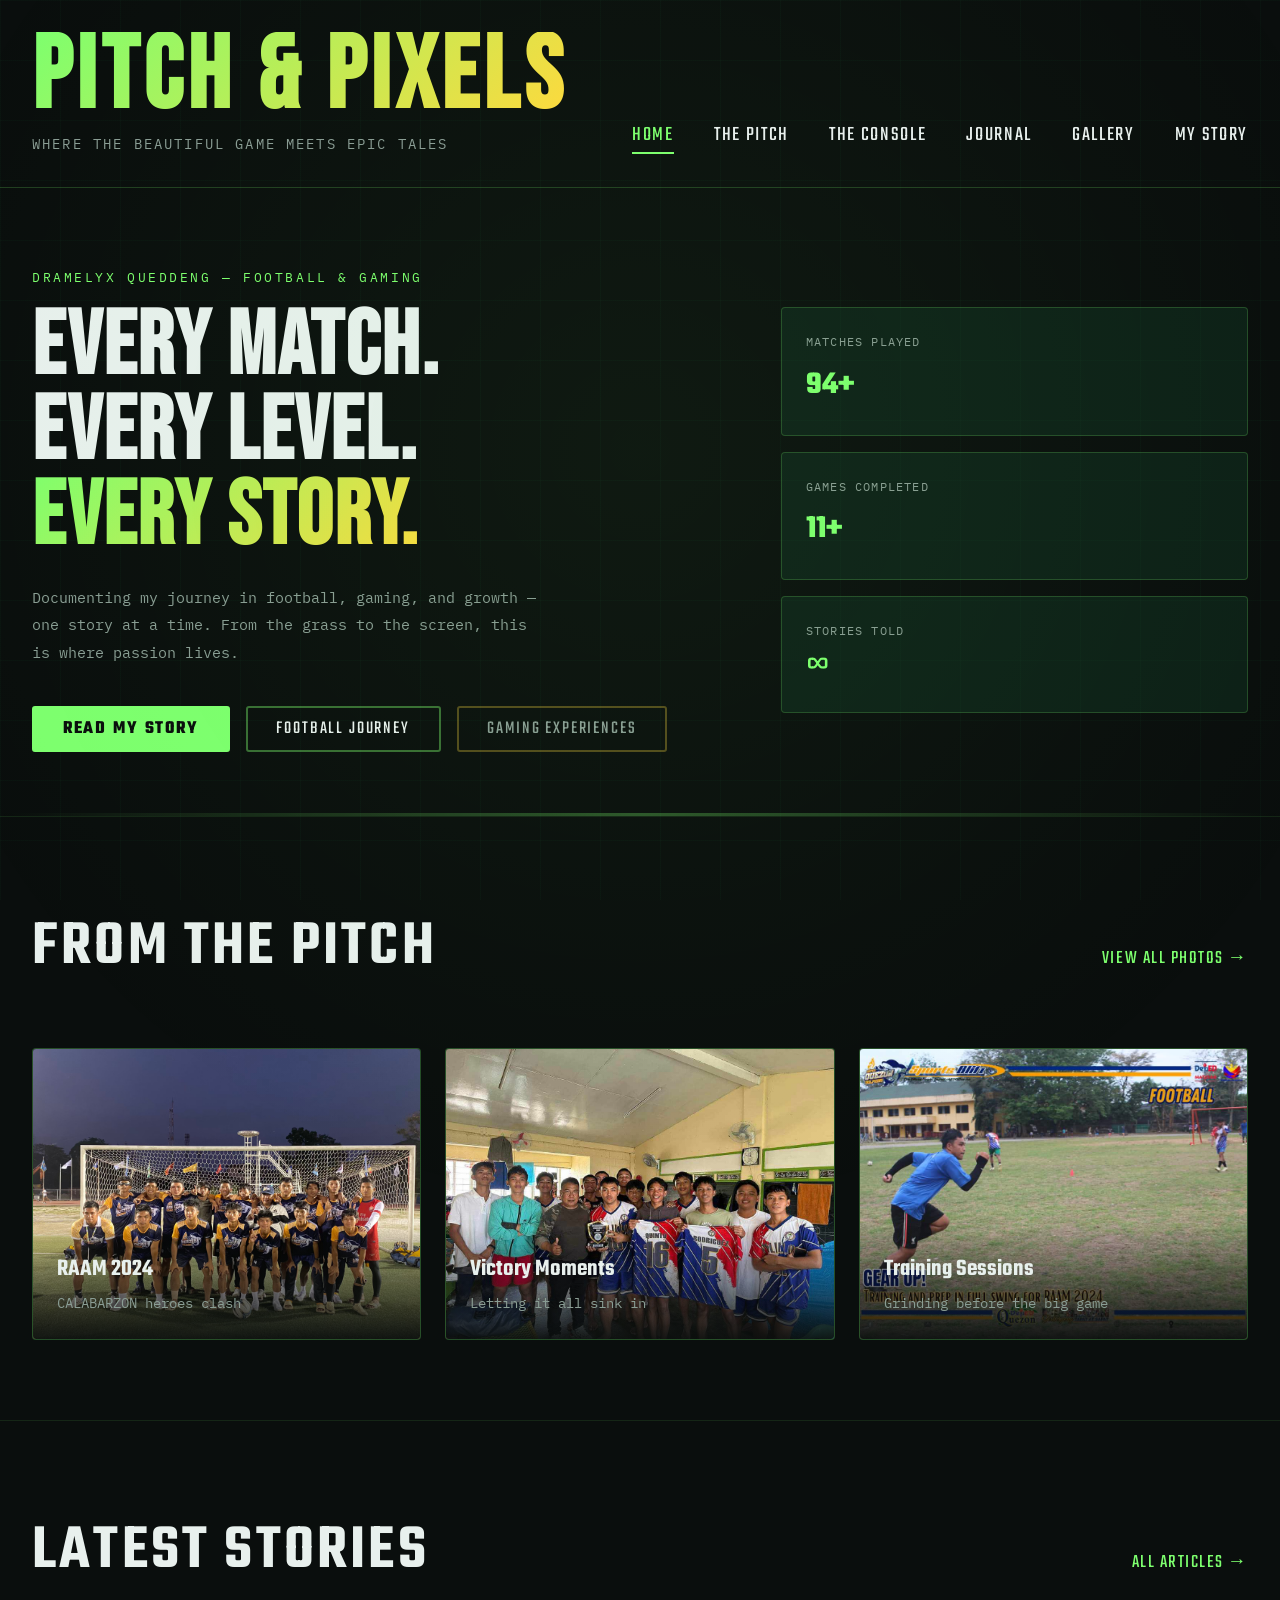
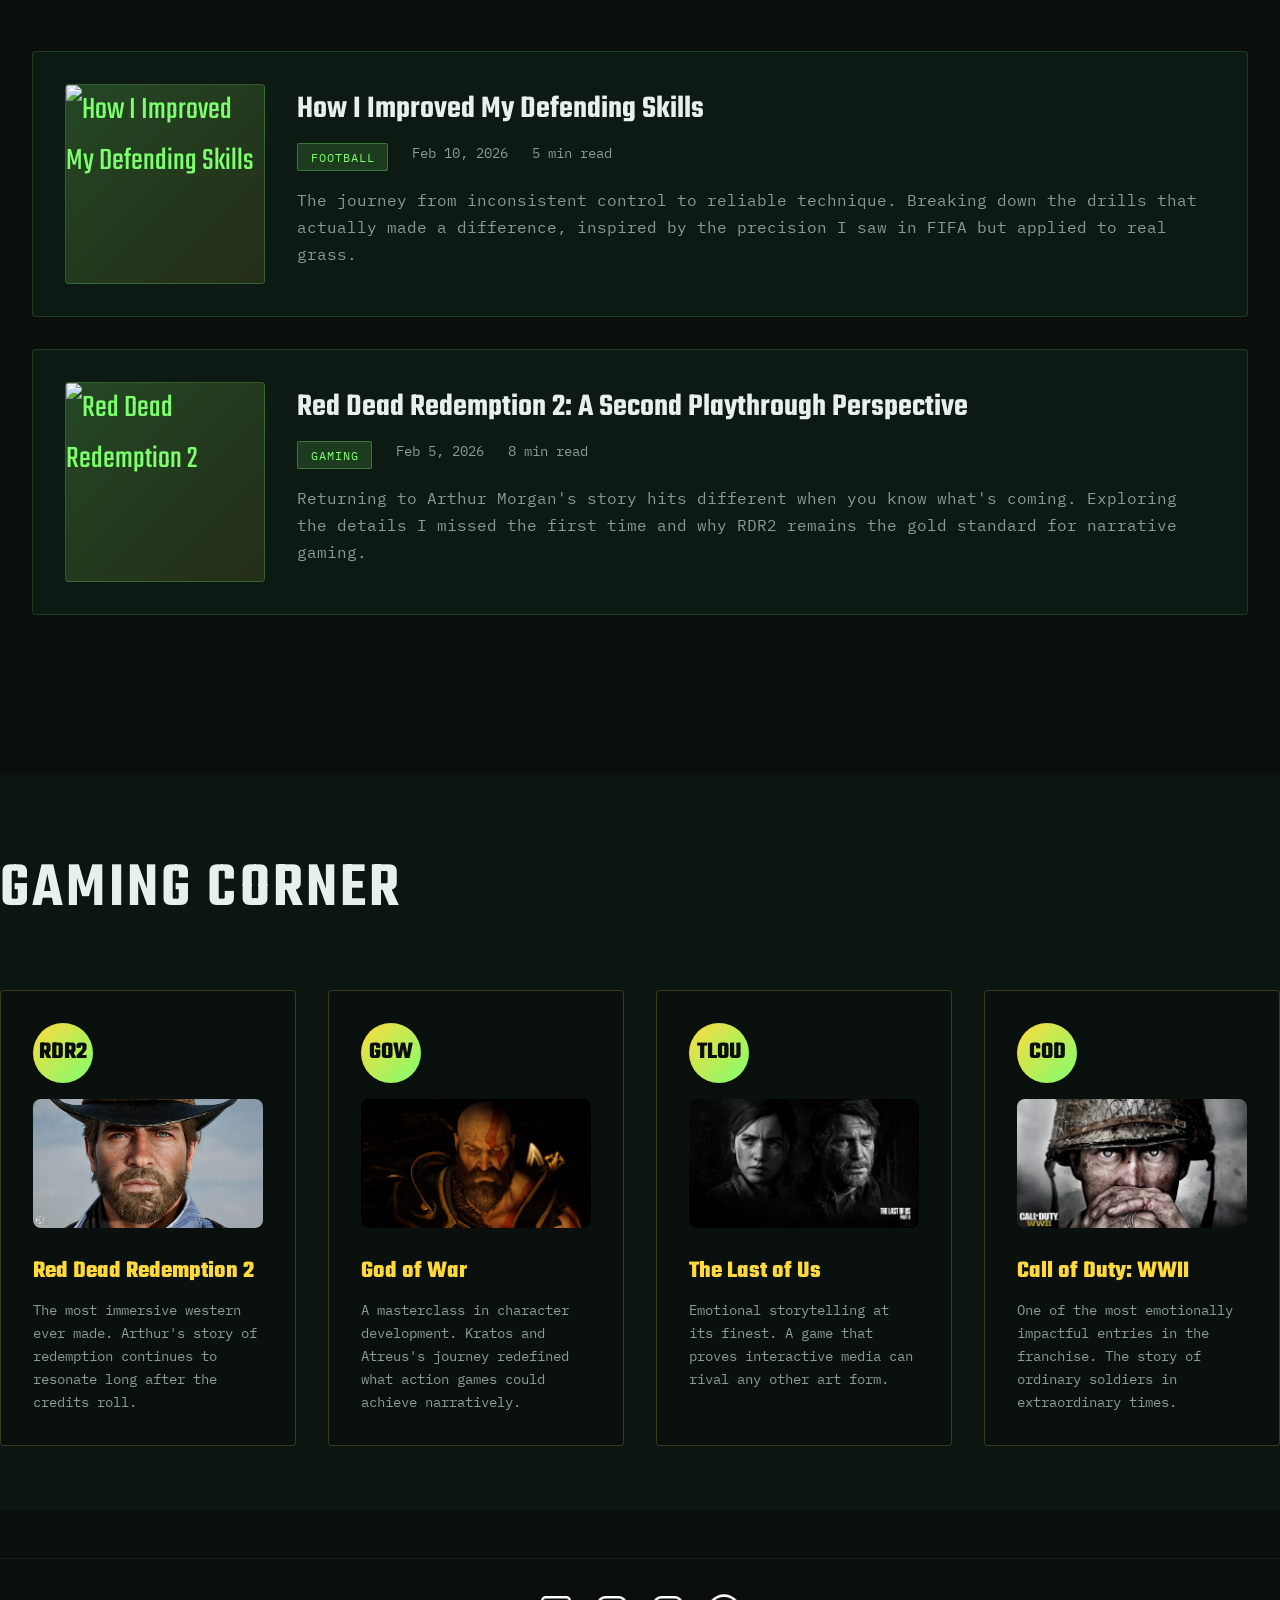
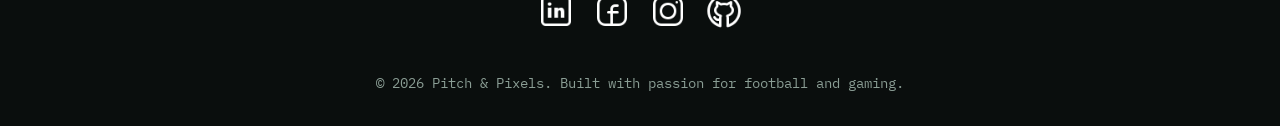
==== index2.html @ 04904ad1 "InitialCommit" ====
<!doctype html>
<html lang="en">
  <head>
    <meta charset="UTF-8" />
    <meta name="viewport" content="width=device-width, initial-scale=1.0" />
    <title>Pitch &amp; Pixels</title>
    <link rel="icon" href="Photos/favicon-96x96.png" />
    <link rel="preconnect" href="https://fonts.googleapis.com" />
    <link rel="preconnect" href="https://fonts.gstatic.com" crossorigin />
    <link
      href="https://fonts.googleapis.com/css2?family=Bebas+Neue&family=Teko:wght@300;400;500;600;700&family=IBM+Plex+Mono:wght@400;500&display=swap"
      rel="stylesheet"
    />
    <link rel="stylesheet" href="style2.css" />
    <script src="jQuery.js"></script>
  </head>
  <body>
    <header>
      <div class="container">
        <div class="header-inner">
          <div class="header-top">
            <div>
              <h1 class="site-title" onclick="showPage('home')">
                Pitch &amp; Pixels
              </h1>
              <p class="site-tagline">
                Where the Beautiful Game Meets Epic Tales
              </p>
            </div>
            <nav>
              <ul>
                <li><a href="#" data-target="home">Home</a></li>
                <li><a href="#" data-target="football">The Pitch</a></li>
                <li><a href="#" data-target="gaming">The Console</a></li>
                <li><a href="#" data-target="stories">Journal</a></li>
                <li><a href="#" data-target="gallery">Gallery</a></li>
                <li><a href="#" data-target="about">My Story</a></li>
              </ul>
            </nav>
          </div>
        </div>
      </div>
    </header>

    <main>
      <!-- ========== HOME PAGE ========== -->
      <div data-page="home">
        <section class="hero">
          <div class="hero-bg-elements">
            <div class="hero-pitch-lines"></div>
          </div>
          <div class="container">
            <div class="hero-content">
              <div class="hero-text">
                <p class="hero-eyebrow">
                  Dramelyx Queddeng &mdash; Football &amp; Gaming
                </p>
                <h2 class="hero-headline">
                  Every Match.<br />Every Level.<br />
                  <span class="hero-headline--accent">Every Story.</span>
                </h2>
                <p class="hero-sub">
                  Documenting my journey in football, gaming, and growth &mdash;
                  one story at a time. From the grass to the screen, this is
                  where passion lives.
                </p>
                <div class="hero-ctas">
                  <button
                    class="cta-btn cta-btn--primary"
                    onclick="showPage('about')"
                  >
                    Read My Story
                  </button>
                  <button
                    class="cta-btn cta-btn--outline"
                    onclick="showPage('football')"
                  >
                    Football Journey
                  </button>
                  <button
                    class="cta-btn cta-btn--ghost"
                    onclick="showPage('gaming')"
                  >
                    Gaming Experiences
                  </button>
                </div>
              </div>
              <div class="hero-stats">
                <div class="stat-card" onclick="showPage('football')">
                  <div class="stat-label">Matches Played</div>
                  <div class="stat-value">94+</div>
                </div>
                <div class="stat-card" onclick="showPage('gaming')">
                  <div class="stat-label">Games Completed</div>
                  <div class="stat-value">11+</div>
                </div>
                <div class="stat-card" onclick="showPage('about')">
                  <div class="stat-label">Stories Told</div>
                  <div class="stat-value infinity-symbol">&#x221e;</div>
                </div>
              </div>
            </div>
          </div>
        </section>

        <section class="section">
          <div class="container">
            <div class="section-header">
              <h2 class="section-title">From the Pitch</h2>
              <a class="view-all" onclick="showPage('gallery')"
                >View All Photos</a
              >
            </div>
            <div class="gallery-grid">
              <div class="gallery-item" onclick="showPage('gallery')">
                <img
                  src="Photos/RAAMcover.jpeg"
                  alt="RAAM 2024"
                  class="gallery-img"
                />
                <div class="gallery-overlay">
                  <h3 class="gallery-title">RAAM 2024</h3>
                  <p class="gallery-meta">CALABARZON heroes clash</p>
                </div>
              </div>
              <div class="gallery-item" onclick="showPage('gallery')">
                <img
                  src="Photos/Victorycover.jpeg"
                  alt="Victory Moments"
                  class="gallery-img"
                />
                <div class="gallery-overlay">
                  <h3 class="gallery-title">Victory Moments</h3>
                  <p class="gallery-meta">Letting it all sink in</p>
                </div>
              </div>
              <div class="gallery-item" onclick="showPage('gallery')">
                <img
                  src="Photos/Trainingcover.jpg"
                  alt="Training Sessions"
                  class="gallery-img"
                />
                <div class="gallery-overlay">
                  <h3 class="gallery-title">Training Sessions</h3>
                  <p class="gallery-meta">Grinding before the big game</p>
                </div>
              </div>
            </div>
          </div>
        </section>

        <section class="section">
          <div class="container">
            <div class="section-header">
              <h2 class="section-title">Latest Stories</h2>
              <a class="view-all" onclick="showPage('stories')">All Articles</a>
            </div>
            <div class="blog-posts">
              <article class="post-card" onclick="showPage('stories')">
                <div class="post-thumbnail">
                  <img
                    src="Photos/Defending.JPG"
                    alt="How I Improved My Defending Skills"
                    class="post-thumbnail-img"
                  />
                </div>
                <div class="post-content">
                  <h3>How I Improved My Defending Skills</h3>
                  <div class="post-meta">
                    <span class="post-category">Football</span>
                    <span>Feb 10, 2026</span>
                    <span>5 min read</span>
                  </div>
                  <p class="post-excerpt">
                    The journey from inconsistent control to reliable technique.
                    Breaking down the drills that actually made a difference,
                    inspired by the precision I saw in FIFA but applied to real
                    grass.
                  </p>
                </div>
              </article>
              <article class="post-card" onclick="showPage('stories')">
                <div class="post-thumbnail">
                  <img
                    src="Photos/RDR2.JPG"
                    alt="Red Dead Redemption 2"
                    class="post-thumbnail-img"
                  />
                </div>
                <div class="post-content">
                  <h3>
                    Red Dead Redemption 2: A Second Playthrough Perspective
                  </h3>
                  <div class="post-meta">
                    <span class="post-category">Gaming</span>
                    <span>Feb 5, 2026</span>
                    <span>8 min read</span>
                  </div>
                  <p class="post-excerpt">
                    Returning to Arthur Morgan's story hits different when you
                    know what's coming. Exploring the details I missed the first
                    time and why RDR2 remains the gold standard for narrative
                    gaming.
                  </p>
                </div>
              </article>
            </div>
          </div>
        </section>

        <section class="gaming-section">
          <div
            class="section-header"
            style="max-width: 1400px; margin: 0 auto 3rem"
          >
            <h2 class="section-title">Gaming Corner</h2>
          </div>
          <div class="gaming-grid">
            <div class="game-card" onclick="showPage('gaming')">
              <div class="game-icon">RDR2</div>
              <img
                src="Photos/Arthur.jpg"
                alt="Red Dead Redemption 2"
                class="game-image"
              />
              <h4>Red Dead Redemption 2</h4>
              <p>
                The most immersive western ever made. Arthur's story of
                redemption continues to resonate long after the credits roll.
              </p>
            </div>
            <div class="game-card" onclick="showPage('gaming')">
              <div class="game-icon">GOW</div>
              <img
                src="Photos/Kratos.jpg"
                alt="God of War"
                class="game-image"
              />
              <h4>God of War</h4>
              <p>
                A masterclass in character development. Kratos and Atreus's
                journey redefined what action games could achieve narratively.
              </p>
            </div>
            <div class="game-card" onclick="showPage('gaming')">
              <div class="game-icon">TLOU</div>
              <img
                src="Photos/Joel.jpg"
                alt="The Last of Us"
                class="game-image"
              />
              <h4>The Last of Us</h4>
              <p>
                Emotional storytelling at its finest. A game that proves
                interactive media can rival any other art form.
              </p>
            </div>
            <div class="game-card" onclick="showPage('gaming')">
              <div class="game-icon">COD</div>
              <img
                src="Photos/COD.jpg"
                alt="Call of Duty: WWII"
                class="game-image"
              />
              <h4>Call of Duty: WWII</h4>
              <p>
                One of the most emotionally impactful entries in the franchise.
                The story of ordinary soldiers in extraordinary times.
              </p>
            </div>
          </div>
        </section>
      </div>
      <!-- END HOME -->

      <!-- ========== FOOTBALL PAGE ========== -->
      <div data-page="football">
        <div class="football-page-section">
          <div class="container">
            <div class="page-hero">
              <p class="page-eyebrow">On the Field — Since 2016</p>
              <h2 class="section-title">The Pitch</h2>
              <p class="page-intro">
                Football is more than a sport to me — it's where discipline is
                built, teamwork is tested, and growth happens in real time.
                Here's my journey from first kick to championship matches across
                Calabarzon.
              </p>
            </div>
            <div class="highlight-cards-row">
              <div class="highlight-card highlight-card--green">
                <div class="highlight-card__icon">⚽</div>
                <div class="highlight-card__value">94+</div>
                <div class="highlight-card__label">Matches Played</div>
              </div>
              <div class="highlight-card highlight-card--green">
                <div class="highlight-card__icon">🏆</div>
                <div class="highlight-card__value">RAAM CALABARZON</div>
                <div class="highlight-card__label">2024 Tournament</div>
              </div>
              <div class="highlight-card highlight-card--green">
                <div class="highlight-card__icon">📍</div>
                <div class="highlight-card__value">ICCAC-CAF</div>
                <div class="highlight-card__label">2025 Tournament</div>
              </div>
              <div class="highlight-card highlight-card--green">
                <div class="highlight-card__icon">🛡️</div>
                <div class="highlight-card__value">RB</div>
                <div class="highlight-card__label">Primary Position</div>
              </div>
            </div>
          </div>
        </div>

        <!-- Football Journey-->
        <div class="football-journey-section">
          <div class="container">
            <div class="page-hero">
              <h2 class="section-title">FOOTBALL JOURNEY</h2>
            </div>
            <p class="page-intro">
              Football has taught me <strong>discipline</strong>,
              <strong>teamwork</strong>, and <strong>resilience</strong> through
              every training session and match.
            </p>

            <h3 class="sub-section-title">How I Started Football</h3>
            <p class="page-intro">
              My journey began in elementary school when I was in fourth grade
              and played on my school team, back then I didn't know much about
              the game but I loved it. I made friends and had exceptional
              trainors who believed in me. I enjoyed running around the fields
              and playing with my friends. After being selected to play for the
              congressional athletic meet I realized that this game would be my
              passion for life. After that I continued to play football in high
              school up until now in my college years.
            </p>

            <h3 class="sub-section-title">Challenges I Faced</h3>
            <p class="page-intro">
              The road wasn't always smooth. I struggled with balancing
              academics and sports, faced injuries that sidelined me for months,
              and dealt with the pressure of competition. There were times when
              I questioned if I was good enough, but each challenge taught me
              valuable lessons about perseverance and mental toughness.
            </p>

            <h3 class="sub-section-title">Why I Kept Going</h3>
            <p class="page-intro">
              Despite the setbacks, football remained my anchor. The bond with
              my teammates, the thrill of competition, and the personal growth
              kept me motivated. Every goal scored, every match won, and even
              every loss taught me something new about myself and about life.
              Football became more than just a sport, it became my teacher and
              my home.
            </p>

            <div class="page-hero">
              <h2 class="section-title">FOOTBALL CARDS</h2>
            </div>
            <div class="football-stats">
              <div class="stat-card">
                <div class="stat-label">Years Playing</div>
                <div class="stat-value">10</div>
              </div>
              <div class="stat-card">
                <div class="stat-label">Favorite Position</div>
                <div class="stat-value">Right Back</div>
              </div>
              <div class="stat-card">
                <div class="stat-label">Skills Developed</div>
                <div class="stat-value">Teamwork</div>
              </div>
              <div class="stat-card">
                <div class="stat-label">Greatest Lesson</div>
                <div class="stat-value">Discipline</div>
              </div>
            </div>

            <h3 class="sub-section-title">Grassroots Football</h3>
            <div class="football-gallery">
              <div class="gallery-item">
                <img
                  src="Photos/Football/FB_IMG_1680615810391.jpg"
                  alt="Grassroots Football 1"
                  class="gallery-img"
                />
              </div>
              <div class="gallery-item">
                <img
                  src="Photos/Football/FB_IMG_1680614747103.jpg"
                  alt="Grassroots Football 2"
                  class="gallery-img"
                />
              </div>
              <div class="gallery-item">
                <img
                  src="Photos/Football/grassroots.jpg"
                  alt="Grassroots Football 3"
                  class="gallery-img"
                />
              </div>
              <div class="gallery-item">
                <img
                  src="Photos/Football/FB_IMG_1680615848994.jpg"
                  alt="Grassroots Football 4"
                  class="gallery-img"
                />
              </div>
            </div>

            <h3 class="sub-section-title">High School Football</h3>
            <div class="football-gallery">
              <div class="gallery-item">
                <img
                  src="Photos/Football/IMG_20190903_055802.jpg"
                  alt="High School Football 1"
                  class="gallery-img"
                />
              </div>
              <div class="gallery-item">
                <img
                  src="Photos/Football/FB_IMG_1707168776676.jpg"
                  alt="High School Football 2"
                  class="gallery-img"
                />
              </div>
              <div class="gallery-item">
                <img
                  src="Photos/Football/FB_IMG_1710855040060.jpg"
                  alt="High School Football 3"
                  class="gallery-img"
                />
              </div>
              <div class="gallery-item">
                <img
                  src="Photos/Football/FB_IMG_1712479777097.jpg"
                  alt="High School Football 4"
                  class="gallery-img"
                />
              </div>
            </div>

            <h3 class="sub-section-title">College Football</h3>
            <div class="football-gallery">
              <div class="gallery-item">
                <img
                  src="Photos/TeamPhoto.jpg"
                  alt="College Football 1"
                  class="gallery-img"
                />
              </div>
              <div class="gallery-item">
                <img
                  src="Photos/Football/6fa55bee-34ef-471b-b3af-e27ff4332515.jpg"
                  alt="College Football 2"
                  class="gallery-img"
                />
              </div>
              <div class="gallery-item">
                <img
                  src="Photos/Football/college1.jpg"
                  alt="College Football 3"
                  class="gallery-img"
                />
              </div>
              <div class="gallery-item">
                <img
                  src="Photos/Football/99ffcbc8-24c5-459c-ba9f-81c2639f36fe.jpg"
                  alt="College Football 4"
                  class="gallery-img"
                />
              </div>
            </div>
          </div>
        </div>
      </div>
      <!-- END FOOTBALL -->

      <!-- ========== GAMING PAGE ========== -->
      <div data-page="gaming">
        <div class="gaming-page-section">
          <div class="container">
            <div class="page-hero">
              <p class="page-eyebrow">
                PlayStation &mdash; Story-Driven Experiences
              </p>
              <h2 class="section-title">The Console</h2>
              <p class="page-intro">
                Gaming, for me, has always been about the story. Give me a world
                that breathes, characters that feel real, and decisions that
                matter — and I'm all in. These are the games that left a mark.
              </p>
            </div>
            <div class="highlight-cards-row">
              <div class="highlight-card highlight-card--gold">
                <div class="highlight-card__icon">🎮</div>
                <div class="highlight-card__value">11+</div>
                <div class="highlight-card__label">Games Completed</div>
              </div>
              <div class="highlight-card highlight-card--gold">
                <div class="highlight-card__icon">📖</div>
                <div class="highlight-card__value">Story</div>
                <div class="highlight-card__label">Favorite Genre</div>
              </div>
              <div class="highlight-card highlight-card--gold">
                <div class="highlight-card__icon">⭐</div>
                <div class="highlight-card__value">RDR2</div>
                <div class="highlight-card__label">All-Time Favorite</div>
              </div>
              <div class="highlight-card highlight-card--gold">
                <div class="highlight-card__icon">🕹️</div>
                <div class="highlight-card__value">PS4</div>
                <div class="highlight-card__label">Primary Platform</div>
              </div>
            </div>
          </div>
        </div>

        <!-- Gaming Journey -->
        <div class="gaming-journey-section">
          <div class="container">
            <div class="page-hero">
              <h2 class="section-title">GAMING JOURNEY</h2>
            </div>
            <p class="page-intro">
              Gaming has developed my <strong>patience</strong>,
              <strong>strategic thinking</strong>, and
              <strong>problem-solving skills</strong>.
            </p>

            <h3 class="sub-section-title">How I Started Gaming</h3>
            <p class="page-intro">
              My gaming journey began when my best friend let me borrow his PSP
              (PlayStation Portable) and I played a game called Patapon. As a
              kid, I was fascinated by the graphics and gameplay, and I wanted
              to experience it for myself. I asked my parents to buy me a PSP
              but unfortunately we didn't have the luxury to buy those kinds of
              things. Fast forward to when I was in ninth grade, I finally got
              my hands on a PlayStation 4 and started playing games like GTAV,
              Red Dead Redemption 2, and God of War.
            </p>

            <h3 class="sub-section-title">How Gaming Became Part of My Life</h3>
            <p class="page-intro">
              Gaming transformed from a hobby into an essential part of my life
              when I realized how much it was teaching me. For some maybe it's
              just a way to pass time, but for me it's the opposite. I wanted
              time to slow down and enjoy every moment. Gaming taught me
              patience, strategy, and problem-solving skills that I still use
              today. It's not just about the games themselves, but the lessons
              they teach and the memories they create especially when playing
              with friends.
            </p>

            <div class="page-hero">
              <h2 class="section-title">GAMING CARDS</h2>
            </div>
            <div class="gaming-stats">
              <div class="stat-card">
                <div class="stat-label">Favorite Console</div>
                <div class="stat-value">PlayStation 4</div>
              </div>
              <div class="stat-card">
                <div class="stat-label">Favorite Genre</div>
                <div class="stat-value">Action-Adventure</div>
              </div>
              <div class="stat-card">
                <div class="stat-label">Skills Developed</div>
                <div class="stat-value">Strategy</div>
              </div>
              <div class="stat-card">
                <div class="stat-label">Best Trait</div>
                <div class="stat-value">Adaptability</div>
              </div>
            </div>
          </div>
        </div>

        <!-- Game Grid-->
        <div class="gaming-page-section">
          <div class="container">
            <div class="gaming-grid" style="margin-top: 3rem">
              <div class="game-card">
                <div class="game-icon">RDR2</div>
                <img
                  src="Photos/Arthur.jpg"
                  alt="Red Dead Redemption 2"
                  class="game-image"
                />
                <h4>Red Dead Redemption 2</h4>
                <p>
                  The most immersive western ever made. Arthur's story of
                  redemption continues to resonate long after the credits roll.
                </p>
              </div>
              <div class="game-card">
                <div class="game-icon">GOW</div>
                <img
                  src="Photos/Kratos.jpg"
                  alt="God of War"
                  class="game-image"
                />
                <h4>God of War</h4>
                <p>
                  A masterclass in character development. Kratos and Atreus's
                  journey redefined what action games could achieve narratively.
                </p>
              </div>
              <div class="game-card">
                <div class="game-icon">TLOU</div>
                <img
                  src="Photos/Joel.jpg"
                  alt="The Last of Us"
                  class="game-image"
                />
                <h4>The Last of Us</h4>
                <p>
                  Emotional storytelling at its finest. A game that proves
                  interactive media can rival any other art form.
                </p>
              </div>
              <div class="game-card">
                <div class="game-icon">COD</div>
                <img
                  src="Photos/COD.jpg"
                  alt="Call of Duty: WWII"
                  class="game-image"
                />
                <h4>Call of Duty: WWII</h4>
                <p>
                  One of the most emotionally impactful entries in the
                  franchise. The story of ordinary soldiers in extraordinary
                  times.
                </p>
              </div>
              <div class="game-card">
                <div class="game-icon">NFS</div>
                <img
                  src="Photos/nfs.jpg"
                  alt="Need for Speed Heat"
                  class="game-image"
                />
                <h4>Need for Speed Heat</h4>
                <p>
                  High-octane street racing action with stunning visuals and
                  adrenaline-pumping gameplay. Customize your ride and dominate
                  the streets of Palm City.
                </p>
              </div>
              <div class="game-card">
                <div class="game-icon">SM</div>
                <img
                  src="Photos/SM.jpg"
                  alt="Marvel's Spider-Man"
                  class="game-image"
                />
                <h4>Marvel's Spider-Man</h4>
                <p>
                  Swing through New York City as the iconic web-slinger.
                  Experience the ultimate Spider-Man fantasy with fluid combat
                  and an emotional story.
                </p>
              </div>
              <div class="game-card">
                <div class="game-icon">BO3</div>
                <img
                  src="Photos/bo3.jpg"
                  alt="Call of Duty: Black Ops 3"
                  class="game-image"
                />
                <h4>Call of Duty: Black Ops 3</h4>
                <p>
                  Intense multiplayer action with advanced movement systems and
                  deep customization. A futuristic warfare experience that
                  redefined the franchise.
                </p>
              </div>
              <div class="game-card">
                <div class="game-icon">GTAV</div>
                <img
                  src="Photos/gta5.jpg"
                  alt="Grand Theft Auto V"
                  class="game-image"
                />
                <h4>Grand Theft Auto V</h4>
                <p>
                  An open-world masterpiece that redefined gaming. Experience
                  three unique stories in the sprawling city of Los Santos with
                  endless possibilities.
                </p>
              </div>
              <div class="game-card">
                <div class="game-icon">MLB</div>
                <img
                  src="Photos/mlb.jpg"
                  alt="MLB The Show 21"
                  class="game-image"
                />
                <h4>MLB The Show 21</h4>
                <p>
                  America's pastime comes to life with stunning realism. Build
                  your dream team, master the diamond, and experience the thrill
                  of the big leagues.
                </p>
              </div>
              <div class="game-card">
                <div class="game-icon">NBA</div>
                <img src="Photos/2k21.jpg" alt="NBA 2K21" class="game-image" />
                <h4>NBA 2K21</h4>
                <p>
                  The basketball simulation that sets the standard. With
                  improved gameplay mechanics and stunning visuals, dominate the
                  court like never before.
                </p>
              </div>
              <div class="game-card">
                <div class="game-icon">MK</div>
                <img
                  src="Photos/mk.jpg"
                  alt="Mortal Kombat XL"
                  class="game-image"
                />
                <h4>Mortal Kombat XL</h4>
                <p>
                  Brutal fighting action returns with the legendary roster.
                  Experience the bone-crunching combat and fatalities that
                  defined a generation of fighters.
                </p>
              </div>
              <div class="game-card">
                <div class="game-icon">R6</div>
                <img
                  src="Photos/r6.jpg"
                  alt="Rainbow Six Siege"
                  class="game-image"
                />
                <h4>Rainbow Six Siege</h4>
                <p>
                  Tactical multiplayer shooter that rewards strategy and
                  teamwork. Breach walls, reinforce positions, and outsmart your
                  opponents in intense close-quarters combat.
                </p>
              </div>
            </div>
          </div>
        </div>
      </div>
      <!-- END GAMING -->

      <!-- ========== GALLERY PAGE ========== -->
      <div data-page="gallery">
        <div class="container">
          <div class="page-hero">
            <p class="page-eyebrow">Photos &mdash; Football &amp; Gaming</p>
            <h2 class="section-title">Gallery</h2>
          </div>
          <div class="gallery-grid" style="margin-top: 2rem">
            <div class="gallery-item">
              <img
                src="Photos/Football/FB_IMG_1567682431498.jpg"
                alt="Football Action"
                class="gallery-img"
              />
            </div>
            <div class="gallery-item">
              <img
                src="Photos/Football/FB_IMG_1567682447174.jpg"
                alt="Team Practice"
                class="gallery-img"
              />
            </div>
            <div class="gallery-item">
              <img
                src="Photos/Football/FB_IMG_1680614747103.jpg"
                alt="Game Day"
                class="gallery-img"
              />
            </div>
            <div class="gallery-item">
              <img
                src="Photos/Football/FB_IMG_1680615634434.jpg"
                alt="Match Preparation"
                class="gallery-img"
              />
            </div>
            <div class="gallery-item">
              <img
                src="Photos/Football/FB_IMG_1680615810391.jpg"
                alt="Team Huddle"
                class="gallery-img"
              />
            </div>
            <div class="gallery-item">
              <img
                src="Photos/Football/FB_IMG_1680615837732.jpg"
                alt="Warm Up"
                class="gallery-img"
              />
            </div>
            <div class="gallery-item">
              <img
                src="Photos/Football/FB_IMG_1680615848994.jpg"
                alt="Drills Session"
                class="gallery-img"
              />
            </div>
            <div class="gallery-item">
              <img
                src="Photos/Football/FB_IMG_1689607260181.jpg"
                alt="Competition Match"
                class="gallery-img"
              />
            </div>
            <div class="gallery-item">
              <img
                src="Photos/Football/FB_IMG_1699748114574.jpg"
                alt="Victory Celebration"
                class="gallery-img"
              />
            </div>
            <div class="gallery-item">
              <img
                src="Photos/Football/FB_IMG_1699816992371.jpg"
                alt="Training Ground"
                class="gallery-img"
              />
            </div>
            <div class="gallery-item">
              <img
                src="Photos/Football/FB_IMG_1707168776676.jpg"
                alt="Skills Training"
                class="gallery-img"
              />
            </div>
            <div class="gallery-item">
              <img
                src="Photos/Football/FB_IMG_1710855040060.jpg"
                alt="Match Strategy"
                class="gallery-img"
              />
            </div>
            <div class="gallery-item">
              <img
                src="Photos/Football/FB_IMG_1711918596652.jpg"
                alt="Team Formation"
                class="gallery-img"
              />
            </div>
            <div class="gallery-item">
              <img
                src="Photos/Football/FB_IMG_1711918608381.jpg"
                alt="Pre-Match"
                class="gallery-img"
              />
            </div>
            <div class="gallery-item">
              <img
                src="Photos/Football/FB_IMG_1711918611158.jpg"
                alt="Warm Up Routine"
                class="gallery-img"
              />
            </div>
            <div class="gallery-item">
              <img
                src="Photos/Football/FB_IMG_1712479777097.jpg"
                alt="Match Intensity"
                class="gallery-img"
              />
            </div>
            <div class="gallery-item">
              <img
                src="Photos/Football/FB_IMG_1712481867905.jpg"
                alt="Team Spirit"
                class="gallery-img"
              />
            </div>
            <div class="gallery-item">
              <img
                src="Photos/Football/FB_IMG_1712491132293.jpg"
                alt="Championship Moment"
                class="gallery-img"
              />
            </div>
            <div class="gallery-item">
              <img
                src="Photos/Football/FB_IMG_1746586227007.jpg"
                alt="Training Drills"
                class="gallery-img"
              />
            </div>
            <div class="gallery-item">
              <img
                src="Photos/Football/FB_IMG_1746607437024.jpg"
                alt="Match Focus"
                class="gallery-img"
              />
            </div>
            <div class="gallery-item">
              <img
                src="Photos/Football/FB_IMG_1746697126720.jpg"
                alt="Team Celebration"
                class="gallery-img"
              />
            </div>
            <div class="gallery-item">
              <img
                src="Photos/Football/IMG20230331171225.jpg"
                alt="Practice Session"
                class="gallery-img"
              />
            </div>
            <div class="gallery-item">
              <img
                src="Photos/Football/IMG20230408150332.jpg"
                alt="Skills Development"
                class="gallery-img"
              />
            </div>
            <div class="gallery-item">
              <img
                src="Photos/Football/IMG20240116182008.jpg"
                alt="Training Ground Action"
                class="gallery-img"
              />
            </div>
            <div class="gallery-item">
              <img
                src="Photos/Football/IMG20240202162140 (1).jpg"
                alt="Match Preparation"
                class="gallery-img"
              />
            </div>
            <div class="gallery-item">
              <img
                src="Photos/Football/IMG20240305162824 (1).jpg"
                alt="Team Training"
                class="gallery-img"
              />
            </div>
            <div class="gallery-item">
              <img
                src="Photos/Football/IMG20240305183832.jpg"
                alt="Drill Practice"
                class="gallery-img"
              />
            </div>
            <div class="gallery-item">
              <img
                src="Photos/Football/IMG20240306162346.jpg"
                alt="Match Day Focus"
                class="gallery-img"
              />
            </div>
            <div class="gallery-item">
              <img
                src="Photos/Football/IMG20240306181623.jpg"
                alt="Training Complete"
                class="gallery-img"
              />
            </div>
            <div class="gallery-item">
              <img
                src="Photos/Football/IMG20240310132844 (1).jpg"
                alt="Skills Session"
                class="gallery-img"
              />
            </div>
            <div class="gallery-item">
              <img
                src="Photos/Football/IMG20240404074736.jpg"
                alt="Match Action Shot"
                class="gallery-img"
              />
            </div>
            <div class="gallery-item">
              <img
                src="Photos/Football/IMG20240405104013.jpg"
                alt="Training Intensity"
                class="gallery-img"
              />
            </div>
            <div class="gallery-item">
              <img
                src="Photos/Football/IMG20240408135354.jpg"
                alt="Team Practice"
                class="gallery-img"
              />
            </div>
            <div class="gallery-item">
              <img
                src="Photos/Football/IMG20240619165917.jpg"
                alt="Championship Training"
                class="gallery-img"
              />
            </div>
            <div class="gallery-item">
              <img
                src="Photos/Football/IMG20240911172105.jpg"
                alt="Match Strategy"
                class="gallery-img"
              />
            </div>
            <div class="gallery-item">
              <img
                src="Photos/Football/IMG20240918152237.jpg"
                alt="Team Bonding"
                class="gallery-img"
              />
            </div>
            <div class="gallery-item">
              <img
                src="Photos/Football/IMG20250402104845.jpg"
                alt="Pre-Season Training"
                class="gallery-img"
              />
            </div>
            <div class="gallery-item">
              <img
                src="Photos/Football/IMG20250407185201.jpg"
                alt="Match Performance"
                class="gallery-img"
              />
            </div>
            <div class="gallery-item">
              <img
                src="Photos/Football/IMG20250423185125.jpg"
                alt="Training Excellence"
                class="gallery-img"
              />
            </div>
            <div class="gallery-item">
              <img
                src="Photos/Football/IMG20250829183133.jpg"
                alt="Team Victory"
                class="gallery-img"
              />
            </div>
            <div class="gallery-item">
              <img
                src="Photos/Football/IMG_20190903_055713.jpg"
                alt="Football Journey"
                class="gallery-img"
              />
            </div>
            <div class="gallery-item">
              <img
                src="Photos/Football/IMG_20190903_055759.jpg"
                alt="Practice Session"
                class="gallery-img"
              />
            </div>
            <div class="gallery-item">
              <img
                src="Photos/Football/IMG_20230213_183423.jpg"
                alt="Match Preparation"
                class="gallery-img"
              />
            </div>
            <div class="gallery-item">
              <img
                src="Photos/Football/IMG_20230717_232153.jpg"
                alt="Night Training"
                class="gallery-img"
              />
            </div>
            <div class="gallery-item">
              <img
                src="Photos/Victorycover.jpeg"
                alt="Victory Moments"
                class="gallery-img"
              />
            </div>
            <div class="gallery-item">
              <img
                src="Photos/Teamwork.jpeg"
                alt="Teamwork"
                class="gallery-img"
              />
            </div>
            <div class="gallery-item">
              <img
                src="Photos/TeamPhoto.jpg"
                alt="Team Photo"
                class="gallery-img"
              />
            </div>
            <div class="gallery-item">
              <img
                src="Photos/RAAMcover.jpeg"
                alt="RAAM 2024"
                class="gallery-img"
              />
            </div>
            <div class="gallery-item">
              <img
                src="Photos/Defending.JPG"
                alt="Defending Drills"
                class="gallery-img"
              />
            </div>
            <div class="gallery-item">
              <img
                src="Photos/CENCIT.jpg"
                alt="CEN vs CIT"
                class="gallery-img"
              />
            </div>
            <div class="gallery-item">
              <img
                src="Photos/Gaming/Call of Duty®_ WWII_20220320105917.jpg"
                alt="Call of Duty WWII Screenshot 1"
                class="gallery-img"
              />
            </div>
            <div class="gallery-item">
              <img
                src="Photos/Gaming/Call of Duty®_ WWII_20220320143609.jpg"
                alt="Call of Duty WWII Screenshot 2"
                class="gallery-img"
              />
            </div>
            <div class="gallery-item">
              <img
                src="Photos/Gaming/God of War_20221107205649.jpg"
                alt="God of War Screenshot 1"
                class="gallery-img"
              />
            </div>
            <div class="gallery-item">
              <img
                src="Photos/Gaming/God of War_20221109190656.jpg"
                alt="God of War Screenshot 2"
                class="gallery-img"
              />
            </div>
            <div class="gallery-item">
              <img
                src="Photos/Gaming/Red Dead Redemption 2_20201228141035.jpg"
                alt="Red Dead Redemption 2 Screenshot 1"
                class="gallery-img"
              />
            </div>
            <div class="gallery-item">
              <img
                src="Photos/Gaming/Red Dead Redemption 2_20220227112931.jpg"
                alt="Red Dead Redemption 2 Screenshot 2"
                class="gallery-img"
              />
            </div>
            <div class="gallery-item">
              <img
                src="Photos/Gaming/Red Dead Redemption 2_20260406012614.jpg"
                alt="Red Dead Redemption 2 Screenshot 3"
                class="gallery-img"
              />
            </div>
          </div>
        </div>
      </div>
      <!-- END GALLERY -->

      <!-- ========== STORIES / JOURNAL PAGE ========== -->
      <div data-page="stories">
        <div class="stories-section">
          <div class="container">
            <div class="page-hero">
              <p class="page-eyebrow">Personal Reflections &amp; Experiences</p>
              <h2 class="section-title">Journal</h2>
            </div>
            <div class="blog-posts" style="margin-top: 2rem">
              <article class="post-card">
                <div class="post-thumbnail">
                  <img
                    src="Photos/Defending.JPG"
                    alt="Defending"
                    class="post-thumbnail-img"
                  />
                </div>
                <div class="post-content">
                  <h3>How I Improved My Defending Skills</h3>
                  <div class="post-meta">
                    <span class="post-category">Football</span>
                    <span>June 10, 2023</span>
                  </div>
                  <p class="post-excerpt">
                    The journey from inconsistent control to reliable technique.
                    Breaking down the drills that actually made a difference,
                    inspired by the precision I saw in FIFA but applied to real
                    grass.
                  </p>
                </div>
              </article>
              <article class="post-card">
                <div class="post-thumbnail">
                  <img
                    src="Photos/RDR2.JPG"
                    alt="Red Dead Redemption 2"
                    class="post-thumbnail-img"
                  />
                </div>
                <div class="post-content">
                  <h3>
                    Red Dead Redemption 2: A Second Playthrough Perspective
                  </h3>
                  <div class="post-meta">
                    <span class="post-category">Gaming</span>
                    <span>Sept 5, 2024</span>
                  </div>
                  <p class="post-excerpt">
                    Returning to Arthur Morgan's story hits different when you
                    know what's coming. Exploring the details I missed the first
                    time and why RDR2 remains the gold standard for narrative
                    gaming.
                  </p>
                </div>
              </article>
              <article class="post-card">
                <div class="post-thumbnail">
                  <img
                    src="Photos/Teamwork.jpeg"
                    alt="Teamwork"
                    class="post-thumbnail-img"
                  />
                </div>
                <div class="post-content">
                  <h3>
                    Lessons from the Championship: When Teamwork Beats Talent
                  </h3>
                  <div class="post-meta">
                    <span class="post-category">Football</span>
                    <span>May 16, 2024</span>
                  </div>
                  <p class="post-excerpt">
                    We weren't the most skilled team on paper, but we understood
                    each other. A reflection on communication, trust, and why
                    the best football is played with your head up.
                  </p>
                </div>
              </article>
              <article class="post-card">
                <div class="post-thumbnail">
                  <img
                    src="Photos/CODWWII.png"
                    alt="Call of Duty WWII"
                    class="post-thumbnail-img"
                  />
                </div>
                <div class="post-content">
                  <h3>
                    Call of Duty WWII: Reliving the Horrors of the Second World
                    War
                  </h3>
                  <div class="post-meta">
                    <span class="post-category">Gaming</span>
                    <span>Feb 18, 2025</span>
                  </div>
                  <p class="post-excerpt">
                    The emotional weight of WWII in a game that captures both
                    the horror and heroism of the era. A personal reflection on
                    how Call of Duty: WWII shaped my understanding of history.
                  </p>
                </div>
              </article>
            </div>
          </div>
        </div>
      </div>
      <!-- END STORIES -->

      <!-- ========== ABOUT PAGE ========== -->
      <div data-page="about">
        <div class="container">
          <div class="about-content">
            <!-- Page Hero -->
            <div class="page-hero">
              <p class="page-eyebrow">The Person Behind the Blog</p>
              <h2 class="section-title">My Story</h2>
            </div>
            <!-- Two-column layout: left = text, right = sidebar -->
            <div class="about-layout">
              <!-- LEFT: Bio text -->
              <div class="about-text-block">
                <h3 class="about-section-heading">Who I Am</h3>
                <p>
                  I'm Dramelyx Queddeng — a football player, console gamer, and
                  storyteller based in Lucban, Quezon, Philippines. I've been
                  playing football since 2016, competing in tournaments and
                  representing my team through wins, losses, and everything in
                  between. Off the pitch, I'm obsessed with story-driven games
                  that challenge how I think and feel.
                </p>

                <h3 class="about-section-heading">Why I Started This Blog</h3>
                <p>
                  I started Pitch &amp; Pixels because I wanted a place to
                  document my journey honestly, not just the highlights, but the
                  grind, the failures, and the lessons. Whether it's breaking
                  down a defending drill that finally clicked or unpacking why a
                  game's ending wrecked me emotionally, this blog is my way of
                  making sense of experiences worth remembering.
                </p>

                <h3 class="about-section-heading">What Drives Me</h3>
                <p>
                  Football taught me discipline, communication, and how to
                  perform under pressure. Gaming taught me patience, empathy,
                  and how to see the world through someone else's story.
                  Together, they've shaped how I approach growth, one match, one
                  mission at a time.
                </p>

                <div class="about-motto">
                  <span class="motto-label">Personal Motto</span>
                  <blockquote>
                    "Discipline on the field, strategy in the game, growth in
                    life."
                  </blockquote>
                </div>

                <!-- Milestones -->
                <h3 class="about-section-heading" style="margin-top: 2.5rem">
                  By the Numbers
                </h3>
                <div class="about-milestones">
                  <div class="milestone-item">
                    <div class="milestone-value">94+</div>
                    <div class="milestone-label">Matches Played</div>
                  </div>
                  <div class="milestone-item">
                    <div class="milestone-value">11+</div>
                    <div class="milestone-label">Games Completed</div>
                  </div>
                  <div class="milestone-item">
                    <div class="milestone-value">2016</div>
                    <div class="milestone-label">Started Playing Football</div>
                  </div>
                  <div class="milestone-item">
                    <div class="milestone-value">4+</div>
                    <div class="milestone-label">Articles Published</div>
                  </div>
                </div>

                <!-- Passions -->
                <h3 class="about-section-heading" style="margin-top: 2rem">
                  Passions
                </h3>
                <div class="passion-tags">
                  <span class="passion-tag passion-tag--green"
                    >⚽ Football</span
                  >
                  <span class="passion-tag passion-tag--green"
                    >🛡️ Defending</span
                  >
                  <span class="passion-tag passion-tag--green"
                    >🏆 Competitions</span
                  >
                  <line-break />
                  <span class="passion-tag passion-tag--gold"
                    >🎮 Story Games</span
                  >
                  <span class="passion-tag passion-tag--gold">🎬 Movies</span>
                  <span class="passion-tag passion-tag--gold"
                    >📖 Narratives</span
                  >
                </div>
              </div>

              <!-- RIGHT: Profile card and contact -->
              <div class="about-sidebar">
                <!-- Profile card -->
                <div class="profile-card">
                  <div class="profile-card__photo">
                    <img
                      src="Photos/Profile.jpg"
                      alt="Profile Photo"
                      class="profile-img"
                    />
                  </div>
                  <h2 class="profile-card__name">Dramelyx Queddeng</h2>
                  <div class="profile-card__details">
                    <div class="detail-item">
                      <span class="detail-label">Age</span>
                      <span class="detail-value">19 years old</span>
                    </div>
                    <div class="detail-item">
                      <span class="detail-label">Location</span>
                      <span class="detail-value"
                        >Lucban, Quezon, Philippines</span
                      >
                    </div>
                    <div class="detail-item">
                      <span class="detail-label">Status</span>
                      <span class="detail-value">Student &amp; Athlete</span>
                    </div>
                  </div>
                </div>

                <!-- Get In Touch -->
                <div class="contact-card">
                  <h3 class="contact-card__title">Get In Touch</h3>
                  <div class="contact-methods">
                    <a
                      class="contact-item"
                      href="mailto:dramelyxqueddeng@gmail.com"
                    >
                      <span class="contact-icon">✉</span>
                      <span class="contact-text"
                        >dramelyxqueddeng@gmail.com</span
                      >
                    </a>
                    <div class="contact-item">
                      <span class="contact-icon">☎</span>
                      <span class="contact-text">+63 915 202 5030</span>
                    </div>
                    <a
                      class="contact-item"
                      href="https://www.facebook.com/dramelyx.queddeng.7/"
                      target="_blank"
                      rel="noopener"
                    >
                      <span class="contact-icon">f</span>
                      <span class="contact-text">Dramelyx Queddeng</span>
                    </a>
                  </div>
                </div>

                <!-- Message Form -->
                <div class="contact-form-card">
                  <h3 class="contact-form-card__title">Send a Message</h3>
                  <form
                    class="contact-form"
                    action="mailto:dramelyxqueddeng@gmail.com"
                    method="post"
                    enctype="text/plain"
                  >
                    <input
                      type="text"
                      name="name"
                      placeholder="Your Name"
                      required
                      class="form-input"
                    />
                    <input
                      type="email"
                      name="email"
                      placeholder="Your Email"
                      required
                      class="form-input"
                    />
                    <input
                      type="text"
                      name="subject"
                      placeholder="Subject"
                      required
                      class="form-input"
                    />
                    <textarea
                      name="message"
                      placeholder="Your Message"
                      rows="4"
                      required
                      class="form-textarea"
                    ></textarea>
                    <button type="submit" class="form-submit-btn">
                      Send Message
                    </button>
                  </form>
                </div>
              </div>
              <!-- end .about-sidebar -->
            </div>
            <!-- end .about-layout -->
          </div>
        </div>
      </div>
      <!-- END ABOUT -->
    </main>

    <footer>
      <div class="container">
        <nav class="links">
          <ul>
            <li>
              <a
                href="https://www.linkedin.com/in/dramelyx-queddeng-894460333/"
                target="_blank"
              >
                <img
                  src="Photos/LinkedInLogo.png"
                  alt="LinkedIn"
                  style="width: 40px; height: auto"
                />
              </a>
            </li>
            <li>
              <a
                href="https://www.facebook.com/dramelyx.queddeng.7/"
                target="_blank"
              >
                <img
                  src="Photos/FacebookLogo.png"
                  alt="Facebook"
                  style="width: 40px; height: auto"
                />
              </a>
            </li>
            <li>
              <a href="https://www.instagram.com/m_l3c/" target="_blank">
                <img
                  src="Photos/InstagramLogo.png"
                  alt="Instagram"
                  style="width: 40px; height: auto"
                />
              </a>
            </li>
            <li>
              <a href="https://github.com/ml3c10" target="_blank">
                <img
                  src="Photos/GithubLogo.png"
                  alt="GitHub"
                  style="width: 40px; height: auto"
                />
              </a>
            </li>
          </ul>
        </nav>
        <p>
          &copy; 2026 Pitch &amp; Pixels. Built with passion for football and
          gaming.
        </p>
      </div>
    </footer>

    <script src="index.js"></script>

    <button
      id="scroll-top"
      title="Back to top"
      onclick="window.scrollTo({ top: 0, behavior: 'smooth' })"
    >
      <svg
        xmlns="http://www.w3.org/2000/svg"
        fill="var(--accent-lime)"
        viewBox="0 0 24 24"
        width="24"
        height="24"
      >
        <path d="M12 4l-8 8h5v8h6v-8h5z" />
      </svg>
    </button>
  </body>
</html>
---- style2.css ----
/* ===================== GLOBAL ===================== */
:root {
  --pitch-dark: #0a0e0d;
  --pitch-green: #1a4d2e;
  --accent-lime: #7dff6e;
  --accent-gold: #ffd93d;
  --text-primary: #e8f0ed;
  --text-muted: #8a9d94;
  --shadow-color: rgba(125, 255, 110, 0.15);
}

* {
  margin: 0;
  padding: 0;
  box-sizing: border-box;
}

body {
  font-family: "IBM Plex Mono", monospace;
  background: var(--pitch-dark);
  color: var(--text-primary);
  line-height: 1.6;
  overflow-x: hidden;
}

/* Animated background grid */
body::before {
  content: "";
  position: fixed;
  top: 0;
  left: 0;
  width: 100%;
  height: 100%;
  background-image:
    linear-gradient(rgba(26, 77, 46, 0.1) 1px, transparent 1px),
    linear-gradient(90deg, rgba(26, 77, 46, 0.1) 1px, transparent 1px);
  background-size: 60px 60px;
  animation: gridMove 20s linear infinite;
  pointer-events: none;
  z-index: 0;
}

@keyframes gridMove {
  0% {
    transform: translateY(0);
  }
  100% {
    transform: translateY(60px);
  }
}

/* Spotlight effect */
body::after {
  content: "";
  position: fixed;
  top: -50%;
  left: -50%;
  width: 200%;
  height: 200%;
  background: radial-gradient(
    circle at 50% 50%,
    rgba(125, 255, 110, 0.05) 0%,
    transparent 50%
  );
  animation: spotlightMove 30s ease-in-out infinite;
  pointer-events: none;
  z-index: 0;
}

@keyframes spotlightMove {
  0%,
  100% {
    transform: translate(0, 0);
  }
  25% {
    transform: translate(10%, -10%);
  }
  50% {
    transform: translate(-5%, 5%);
  }
  75% {
    transform: translate(5%, -5%);
  }
}

.container {
  position: relative;
  z-index: 1;
  max-width: 1400px;
  margin: 0 auto;
  padding: 0 2rem;
}

/* ===================== HEADER ===================== */
header {
  position: relative;
  padding: 2rem 0;
  border-bottom: 1px solid rgba(125, 255, 110, 0.2);
}

.header-inner {
  display: flex;
  flex-direction: column;
  gap: 0;
  position: relative;
}

.header-top {
  display: flex;
  justify-content: space-between;
  align-items: flex-end;
}

.site-title {
  font-family: "Bebas Neue", sans-serif;
  font-size: clamp(3rem, 8vw, 7rem);
  letter-spacing: 0.05em;
  background: linear-gradient(
    135deg,
    var(--accent-lime) 0%,
    var(--accent-gold) 100%
  );
  -webkit-background-clip: text;
  -webkit-text-fill-color: transparent;
  background-clip: text;
  text-transform: uppercase;
  line-height: 0.9;
  margin-bottom: 0.5rem;
  animation: titleReveal 1s ease-out;
  cursor: pointer;
}

@keyframes titleReveal {
  from {
    opacity: 0;
    transform: translateY(-20px);
  }
  to {
    opacity: 1;
    transform: translateY(0);
  }
}

.site-tagline {
  font-size: 0.9rem;
  color: var(--text-muted);
  text-transform: uppercase;
  letter-spacing: 0.15em;
  animation: titleReveal 1s ease-out 0.2s both;
}

nav {
  animation: titleReveal 1s ease-out 0.4s both;
  padding-bottom: 0.2rem;
}

nav ul {
  display: flex;
  gap: 2.5rem;
  list-style: none;
  flex-wrap: wrap;
}

nav a {
  font-family: "Teko", sans-serif;
  font-size: 1.3rem;
  color: var(--text-primary);
  text-decoration: none;
  text-transform: uppercase;
  letter-spacing: 0.08em;
  position: relative;
  transition: color 0.3s;
  cursor: pointer;
}

nav a::after {
  content: "";
  position: absolute;
  bottom: -4px;
  left: 0;
  width: 0;
  height: 2px;
  background: var(--accent-lime);
  transition: width 0.3s;
}

nav a:hover {
  color: var(--accent-lime);
}
nav a:hover::after {
  width: 100%;
}

nav a.nav-active {
  color: var(--accent-lime);
}
nav a.nav-active::after {
  width: 100%;
}

/* ===================== PAGE SECTIONS ===================== */
[data-page] {
  display: none;
}
[data-page].active {
  display: block;
}

/* ===================== FOOTER ===================== */
footer {
  padding: 2rem 0;
  margin-top: 3rem;
  border-top: 1px solid rgba(125, 255, 110, 0.1);
  text-align: center;
  color: var(--text-muted);
  font-size: 0.9rem;
  position: relative;
  z-index: 1;
  display: flex;
  flex-direction: column;
  align-items: center;
}

footer .container {
  display: flex;
  flex-direction: column;
  align-items: center;
  gap: 0.5rem;
}

.links ul {
  display: flex;
  justify-content: center;
  gap: 1rem;
  list-style: none;
  margin-bottom: 1rem;
}

/* ===================== HOME HERO ===================== */
.hero {
  padding: 5rem 0 4rem;
  position: relative;
  overflow: hidden;
}

/* Hero background decorative elements */
.hero-bg-elements {
  position: absolute;
  inset: 0;
  pointer-events: none;
  z-index: 0;
}
.hero-pitch-lines {
  position: absolute;
  bottom: 0;
  left: 0;
  right: 0;
  height: 3px;
  background: linear-gradient(
    90deg,
    transparent,
    rgba(125, 255, 110, 0.3),
    transparent
  );
}

.hero .container {
  position: relative;
  z-index: 1;
}

.hero-content {
  display: grid;
  grid-template-columns: 1.5fr 1fr;
  gap: 3rem;
  align-items: center;
}

/* Hero eyebrow label */
.hero-eyebrow {
  font-family: "IBM Plex Mono", monospace;
  font-size: 0.8rem;
  color: var(--accent-lime);
  text-transform: uppercase;
  letter-spacing: 0.2em;
  margin-bottom: 1rem;
  animation: fadeInUp 0.7s ease-out 0.3s both;
  opacity: 0.85;
}

/* Hero headline — bigger, bolder, dominant */
.hero-headline {
  font-family: "Bebas Neue", sans-serif;
  font-size: clamp(3.5rem, 7vw, 6rem);
  line-height: 0.95;
  letter-spacing: 0.02em;
  text-transform: uppercase;
  margin-bottom: 1.5rem;
  animation: fadeInUp 0.8s ease-out 0.5s both;
  color: var(--text-primary);
}

.hero-headline--accent {
  background: linear-gradient(
    135deg,
    var(--accent-lime) 0%,
    var(--accent-gold) 100%
  );
  -webkit-background-clip: text;
  -webkit-text-fill-color: transparent;
  background-clip: text;
}

.hero-sub {
  font-size: 0.95rem;
  color: var(--text-muted);
  line-height: 1.8;
  max-width: 520px;
  animation: fadeInUp 0.8s ease-out 0.7s both;
  margin-bottom: 2.5rem;
}

/* CTA Buttons */
.hero-ctas {
  display: flex;
  gap: 1rem;
  flex-wrap: wrap;
  animation: fadeInUp 0.8s ease-out 0.9s both;
}

.cta-btn {
  font-family: "Teko", sans-serif;
  font-size: 1.15rem;
  letter-spacing: 0.1em;
  text-transform: uppercase;
  padding: 0.75rem 1.8rem;
  border-radius: 3px;
  cursor: pointer;
  transition: all 0.3s ease;
  border: 2px solid transparent;
  line-height: 1;
}

.cta-btn--primary {
  background: var(--accent-lime);
  color: var(--pitch-dark);
  border-color: var(--accent-lime);
  font-weight: 700;
}

.cta-btn--primary:hover {
  background: transparent;
  color: var(--accent-lime);
  box-shadow: 0 0 20px rgba(125, 255, 110, 0.3);
}

.cta-btn--outline {
  background: transparent;
  color: var(--text-primary);
  border-color: rgba(125, 255, 110, 0.4);
}

.cta-btn--outline:hover {
  border-color: var(--accent-lime);
  color: var(--accent-lime);
  box-shadow: 0 0 15px rgba(125, 255, 110, 0.15);
}

.cta-btn--ghost {
  background: transparent;
  color: var(--text-muted);
  border-color: rgba(255, 217, 61, 0.3);
}

.cta-btn--ghost:hover {
  border-color: var(--accent-gold);
  color: var(--accent-gold);
}

/* Hero stats — unchanged from original */
.hero-stats {
  display: grid;
  gap: 1rem;
  animation: fadeInUp 0.8s ease-out 1s both;
}

/* ===================== STAT CARDS (original) ===================== */
.stat-card {
  background: rgba(26, 77, 46, 0.3);
  border: 1px solid rgba(125, 255, 110, 0.2);
  padding: 1.5rem;
  border-radius: 4px;
  transition: all 0.3s;
}

.stat-card:hover {
  background: rgba(26, 77, 46, 0.5);
  border-color: var(--accent-lime);
  box-shadow: 0 0 20px var(--shadow-color);
  transform: translateX(5px);
}

.stat-label {
  font-size: 0.75rem;
  color: var(--text-muted);
  text-transform: uppercase;
  letter-spacing: 0.1em;
  margin-bottom: 0.5rem;
}

.stat-value {
  font-family: "Teko", sans-serif;
  font-size: 2rem;
  font-weight: 700;
  color: var(--accent-lime);
}

.infinity-symbol {
  font-size: 2.5rem;
  line-height: 1;
  font-weight: 300;
}

/* ===================== SECTIONS (original) ===================== */
.section {
  padding: 5rem 0;
  border-top: 1px solid rgba(125, 255, 110, 0.1);
}

.section-header {
  display: flex;
  justify-content: space-between;
  align-items: baseline;
  margin-bottom: 3rem;
}

.section-title {
  font-family: "Teko", sans-serif;
  font-size: clamp(2.5rem, 5vw, 4rem);
  font-weight: 600;
  text-transform: uppercase;
  letter-spacing: 0.05em;
}

.view-all {
  font-family: "Teko", sans-serif;
  font-size: 1.2rem;
  color: var(--accent-lime);
  text-decoration: none;
  text-transform: uppercase;
  letter-spacing: 0.08em;
  position: relative;
  padding-right: 1.5rem;
  cursor: pointer;
}

.view-all::after {
  content: "→";
  position: absolute;
  right: 0;
  transition: transform 0.3s;
}

.view-all:hover::after {
  transform: translateX(5px);
}

/* ===================== PAGE HERO (enhanced) ===================== */
.page-hero {
  padding: 3rem 0 2rem;
  position: relative;
  z-index: 1;
}

/* Eyebrow label for page heroes */
.page-eyebrow {
  font-family: "IBM Plex Mono", monospace;
  font-size: 0.75rem;
  color: var(--accent-lime);
  text-transform: uppercase;
  letter-spacing: 0.2em;
  margin-bottom: 0.75rem;
  opacity: 0.8;
}

.page-hero h2 {
  font-family: "Teko", sans-serif;
  font-size: clamp(2.5rem, 5vw, 4rem);
  font-weight: 600;
  text-transform: uppercase;
  letter-spacing: 0.05em;
  margin-bottom: 1rem;
}

/* ===================== GALLERY GRID (original) ===================== */
.gallery-grid {
  display: grid;
  grid-template-columns: repeat(auto-fit, minmax(300px, 1fr));
  gap: 1.5rem;
}

.gallery-item {
  position: relative;
  aspect-ratio: 4/3;
  background: linear-gradient(
    135deg,
    rgba(26, 77, 46, 0.3),
    rgba(125, 255, 110, 0.1)
  );
  border: 1px solid rgba(125, 255, 110, 0.2);
  border-radius: 4px;
  overflow: hidden;
  cursor: pointer;
  transition: all 0.4s;
}

.gallery-item:hover {
  border-color: var(--accent-lime);
  box-shadow: 0 10px 40px var(--shadow-color);
  transform: translateY(-5px);
}

.gallery-item::before {
  content: "";
  position: absolute;
  top: 0;
  left: -100%;
  width: 100%;
  height: 100%;
  background: linear-gradient(
    90deg,
    transparent,
    rgba(125, 255, 110, 0.2),
    transparent
  );
  transition: left 0.6s;
}

.gallery-item:hover::before {
  left: 100%;
}

.gallery-overlay {
  position: absolute;
  bottom: 0;
  left: 0;
  right: 0;
  background: linear-gradient(to top, rgba(10, 14, 13, 0.95), transparent);
  padding: 1.5rem;
  transform: translateY(100%);
  transition: transform 0.4s;
}

.gallery-item:hover .gallery-overlay {
  transform: translateY(0);
}

.gallery-title {
  font-family: "Teko", sans-serif;
  font-size: 1.5rem;
  font-weight: 600;
  margin-bottom: 0.3rem;
}

.gallery-meta {
  font-size: 0.85rem;
  color: var(--text-muted);
}

.gallery-img {
  width: 100%;
  height: 100%;
  object-fit: cover;
  display: block;
  transition: transform 0.4s;
}

.gallery-item:hover .gallery-img {
  transform: scale(1.05);
}

/* ===================== BLOG POSTS (original) ===================== */
.blog-posts {
  display: grid;
  gap: 2rem;
}

.post-card {
  display: grid;
  grid-template-columns: 200px 1fr;
  gap: 2rem;
  background: rgba(26, 77, 46, 0.2);
  border: 1px solid rgba(125, 255, 110, 0.15);
  border-radius: 4px;
  padding: 2rem;
  transition: all 0.4s;
  cursor: pointer;
}

.post-card:hover {
  background: rgba(26, 77, 46, 0.35);
  border-color: var(--accent-lime);
  box-shadow: 0 5px 30px var(--shadow-color);
}

.post-thumbnail {
  aspect-ratio: 1;
  background: linear-gradient(
    135deg,
    rgba(125, 255, 110, 0.2),
    rgba(255, 217, 61, 0.1)
  );
  border: 1px solid rgba(125, 255, 110, 0.2);
  border-radius: 4px;
  display: flex;
  align-items: center;
  justify-content: center;
  font-family: "Teko", sans-serif;
  font-size: 2rem;
  color: var(--accent-lime);
  opacity: 0.5;
  overflow: hidden;
}

.post-thumbnail-img {
  width: 100%;
  height: 100%;
  object-fit: cover;
  display: block;
  transition: transform 0.4s;
}

.post-card:hover .post-thumbnail-img {
  transform: scale(1.05);
}

.post-content h3 {
  font-family: "Teko", sans-serif;
  font-size: 2rem;
  font-weight: 600;
  margin-bottom: 0.5rem;
  transition: color 0.3s;
}

.post-card:hover h3 {
  color: var(--accent-lime);
}

.post-meta {
  display: flex;
  gap: 1.5rem;
  margin-bottom: 1rem;
  font-size: 0.85rem;
  color: var(--text-muted);
}

.post-category {
  display: inline-block;
  padding: 0.2rem 0.8rem;
  background: rgba(125, 255, 110, 0.15);
  border: 1px solid rgba(125, 255, 110, 0.3);
  border-radius: 2px;
  font-size: 0.75rem;
  text-transform: uppercase;
  letter-spacing: 0.08em;
  color: var(--accent-lime);
}

.post-excerpt {
  color: var(--text-muted);
  line-height: 1.7;
}

/* ===================== GAMING SECTION (original) ===================== */
.gaming-section {
  background: rgba(26, 77, 46, 0.15);
  padding: 4rem 2rem;
  margin: 5rem -2rem 0;
}

.gaming-grid {
  display: grid;
  grid-template-columns: repeat(auto-fit, minmax(250px, 1fr));
  gap: 2rem;
  max-width: 1400px;
  margin: 0 auto;
}

.game-card {
  background: rgba(10, 14, 13, 0.6);
  border: 1px solid rgba(255, 217, 61, 0.2);
  border-radius: 4px;
  padding: 2rem;
  transition: all 0.4s;
  cursor: pointer;
}

.game-card:hover {
  border-color: var(--accent-gold);
  box-shadow: 0 5px 30px rgba(255, 217, 61, 0.15);
  transform: translateY(-5px);
}

.game-icon {
  width: 60px;
  height: 60px;
  background: linear-gradient(135deg, var(--accent-gold), var(--accent-lime));
  border-radius: 50%;
  display: flex;
  align-items: center;
  justify-content: center;
  font-family: "Teko", sans-serif;
  font-size: 1.5rem;
  margin-bottom: 1rem;
  color: var(--pitch-dark);
  font-weight: 700;
}

.game-card h4 {
  font-family: "Teko", sans-serif;
  font-size: 1.5rem;
  color: var(--accent-gold);
  margin-bottom: 0.5rem;
}

.game-card p {
  font-size: 0.9rem;
  color: var(--text-muted);
}

.game-image {
  width: 100%;
  height: auto;
  border-radius: 8px;
  margin-bottom: 1rem;
}

/* ===================== FOOTBALL PAGE (original + enhanced) ===================== */
.football-page-section {
  padding: 3rem 0;
  position: relative;
  z-index: 1;
}

.football-feature {
  margin-top: 3rem;
}

.page-intro {
  font-size: 1rem;
  color: var(--text-muted);
  line-height: 1.9;
  max-width: 700px;
  margin-top: 1rem;
}

.sub-section-title {
  font-family: "Teko", sans-serif;
  font-size: 2rem;
  color: var(--accent-lime);
  text-transform: uppercase;
  letter-spacing: 0.08em;
  margin-bottom: 1.5rem;
}

.football-content {
  display: flex;
  flex-wrap: wrap;
  gap: 1.5rem;
  align-items: flex-start;
}

.cencit-image {
  width: 200px;
  border-radius: 10px;
  border: solid 2px var(--pitch-green);
}

.team-photo {
  width: 400px;
  border-radius: 10px;
  border: solid 2px var(--pitch-green);
}

/* ===================== HIGHLIGHT CARDS (new) ===================== */
.highlight-cards-row {
  display: grid;
  grid-template-columns: repeat(4, 1fr);
  gap: 1rem;
  margin: 2.5rem 0 3rem;
}

.highlight-card {
  border-radius: 4px;
  padding: 1.75rem 1.5rem;
  text-align: center;
  transition: all 0.3s ease;
  position: relative;
  overflow: hidden;
}

.highlight-card::before {
  content: "";
  position: absolute;
  top: 0;
  left: 0;
  right: 0;
  height: 3px;
}

.highlight-card--green {
  background: rgba(26, 77, 46, 0.3);
  border: 1px solid rgba(125, 255, 110, 0.2);
}

.highlight-card--green::before {
  background: linear-gradient(90deg, var(--accent-lime), transparent);
}

.highlight-card--green:hover {
  background: rgba(26, 77, 46, 0.5);
  border-color: var(--accent-lime);
  transform: translateY(-4px);
  box-shadow: 0 8px 30px rgba(125, 255, 110, 0.15);
}

.highlight-card--gold {
  background: rgba(10, 14, 13, 0.6);
  border: 1px solid rgba(255, 217, 61, 0.2);
}

.highlight-card--gold::before {
  background: linear-gradient(90deg, var(--accent-gold), transparent);
}

.highlight-card--gold:hover {
  background: rgba(26, 20, 0, 0.5);
  border-color: var(--accent-gold);
  transform: translateY(-4px);
  box-shadow: 0 8px 30px rgba(255, 217, 61, 0.15);
}

.highlight-card__icon {
  font-size: 1.8rem;
  margin-bottom: 0.75rem;
  display: block;
}

.highlight-card__value {
  font-family: "Teko", sans-serif;
  font-size: 2.2rem;
  font-weight: 700;
  line-height: 1;
  margin-bottom: 0.4rem;
  color: var(--text-primary);
}

.highlight-card--green .highlight-card__value {
  color: var(--accent-lime);
}
.highlight-card--gold .highlight-card__value {
  color: var(--accent-gold);
}

.highlight-card__label {
  font-size: 0.7rem;
  text-transform: uppercase;
  letter-spacing: 0.12em;
  color: var(--text-muted);
}

/* ===================== GAMING PAGE (original) ===================== */
.gaming-page-section {
  padding: 3rem 0;
  position: relative;
  z-index: 1;
}

/* ===================== STORIES PAGE (original) ===================== */
.stories-section {
  padding: 3rem 0;
  position: relative;
  z-index: 1;
}

/* ===================== ABOUT PAGE (enhanced) ===================== */
.about-content {
  padding: 3rem 0;
  position: relative;
  z-index: 1;
}

.about-layout {
  display: grid;
  grid-template-columns: 1.4fr 1fr;
  gap: 4rem;
  margin-top: 2rem;
  align-items: start;
}

.about-section-heading {
  font-family: "Teko", sans-serif;
  font-size: 1.6rem;
  font-weight: 600;
  color: var(--accent-lime);
  text-transform: uppercase;
  letter-spacing: 0.08em;
  margin-bottom: 0.75rem;
  margin-top: 2rem;
}

.about-section-heading:first-child {
  margin-top: 0;
}

.about-text-block p {
  color: var(--text-muted);
  line-height: 1.85;
  font-size: 0.95rem;
  margin-bottom: 0.5rem;
}

.about-motto {
  margin-top: 2.5rem;
  padding: 1.75rem;
  border-left: 3px solid var(--accent-lime);
  background: rgba(26, 77, 46, 0.2);
  border-radius: 0 4px 4px 0;
}

.motto-label {
  font-size: 0.7rem;
  text-transform: uppercase;
  letter-spacing: 0.18em;
  color: var(--accent-lime);
  display: block;
  margin-bottom: 0.75rem;
}

.about-motto blockquote {
  font-family: "Teko", sans-serif;
  font-size: 1.8rem;
  font-weight: 600;
  color: var(--text-primary);
  line-height: 1.2;
  letter-spacing: 0.02em;
}

.about-milestones {
  display: grid;
  grid-template-columns: 1fr 1fr;
  gap: 1rem;
}

.milestone-item {
  background: rgba(26, 77, 46, 0.25);
  border: 1px solid rgba(125, 255, 110, 0.15);
  border-radius: 4px;
  padding: 1.25rem;
  transition: all 0.3s;
}

.milestone-item:hover {
  border-color: var(--accent-lime);
  background: rgba(26, 77, 46, 0.4);
}

.milestone-value {
  font-family: "Teko", sans-serif;
  font-size: 2rem;
  font-weight: 700;
  color: var(--accent-lime);
  line-height: 1;
  margin-bottom: 0.3rem;
}

.milestone-label {
  font-size: 0.7rem;
  text-transform: uppercase;
  letter-spacing: 0.1em;
  color: var(--text-muted);
}

.passion-tags {
  display: flex;
  flex-wrap: wrap;
  gap: 0.5rem;
  margin-top: 0.75rem;
}

.passion-tag {
  font-family: "IBM Plex Mono", monospace;
  font-size: 0.75rem;
  padding: 0.35rem 0.85rem;
  border-radius: 3px;
  letter-spacing: 0.04em;
}

.passion-tag--green {
  background: rgba(125, 255, 110, 0.1);
  border: 1px solid rgba(125, 255, 110, 0.3);
  color: var(--accent-lime);
}

.passion-tag--gold {
  background: rgba(255, 217, 61, 0.1);
  border: 1px solid rgba(255, 217, 61, 0.3);
  color: var(--accent-gold);
}

/* ===================== ANIMATIONS ===================== */
@keyframes fadeInUp {
  from {
    opacity: 0;
    transform: translateY(30px);
  }
  to {
    opacity: 1;
    transform: translateY(0);
  }
}

/* ===================== SCROLL TO TOP ===================== */
#scroll-top {
  position: fixed;
  bottom: 2rem;
  right: 2rem;
  width: 48px;
  height: 48px;
  cursor: pointer;
  opacity: 0;
  transform: translateY(20px);
  transition:
    opacity 0.3s ease,
    transform 0.3s ease;
  pointer-events: none;
  z-index: 999;
  background: none;
  border: none;
  padding: 0;
}

#scroll-top.visible {
  opacity: 1;
  transform: translateY(0);
  pointer-events: all;
}

#scroll-top:hover svg {
  filter: drop-shadow(0 0 8px rgba(125, 255, 110, 0.6));
  transform: scale(1.1);
}

#scroll-top svg {
  transition:
    transform 0.2s ease,
    filter 0.2s ease;
}

/* ===================== LIGHTBOX ===================== */
.lightbox {
  display: none;
  position: fixed;
  z-index: 1000;
  left: 0;
  top: 0;
  width: 100%;
  height: 100%;
  background-color: rgba(0, 0, 0, 0.9);
  cursor: pointer;
  opacity: 0;
  transition: opacity 0.3s ease;
}

.lightbox.active {
  display: flex;
  justify-content: center;
  align-items: center;
  opacity: 1;
}

.lightbox-content {
  max-width: 90%;
  max-height: 90%;
  object-fit: contain;
  transform: scale(0.8);
  transition: transform 0.3s ease;
}

.lightbox.active .lightbox-content {
  transform: scale(1);
}

.lightbox-close {
  position: absolute;
  top: 20px;
  right: 35px;
  color: #f1f1f1;
  font-size: 40px;
  font-weight: bold;
  transition: 0.3s;
  cursor: pointer;
  z-index: 1001;
}

.lightbox-close:hover {
  color: #bbb;
  text-decoration: none;
}

.lightbox-nav {
  position: absolute;
  top: 50%;
  transform: translateY(-50%);
  color: #f1f1f1;
  font-size: 40px;
  font-weight: bold;
  transition: 0.3s;
  cursor: pointer;
  padding: 20px;
  user-select: none;
}

.lightbox-nav:hover {
  color: #bbb;
}
.lightbox-prev {
  left: 20px;
}
.lightbox-next {
  right: 20px;
}

.lightbox-counter {
  position: absolute;
  bottom: 20px;
  left: 50%;
  transform: translateX(-50%);
  color: #f1f1f1;
  font-size: 16px;
}

/* ===================== RESPONSIVE ===================== */
@media (max-width: 1024px) {
  .highlight-cards-row {
    grid-template-columns: repeat(2, 1fr);
  }
  .about-layout {
    grid-template-columns: 1fr;
    gap: 2rem;
  }
}

@media (max-width: 768px) {
  .hero-content {
    grid-template-columns: 1fr;
  }
  .hero-ctas {
    flex-direction: column;
    align-items: flex-start;
  }
  .cta-btn {
    width: 100%;
    text-align: center;
  }
  .post-card {
    grid-template-columns: 1fr;
  }
  .post-thumbnail {
    max-width: 200px;
  }
  .section-header {
    flex-direction: column;
    gap: 1rem;
    align-items: flex-start;
  }
  nav ul {
    gap: 1.5rem;
  }
  .team-photo {
    width: 100%;
  }
  .cencit-image {
    width: 100%;
  }
  .header-top {
    flex-direction: column;
    gap: 1rem;
    align-items: flex-start;
  }
  .highlight-cards-row {
    grid-template-columns: repeat(2, 1fr);
  }
  .about-milestones {
    grid-template-columns: 1fr;
  }
}

@media (max-width: 480px) {
  .highlight-cards-row {
    grid-template-columns: 1fr 1fr;
  }
  .hero-headline {
    font-size: 3rem;
  }
}

/* Smooth transitions */
* {
  transition: all 0.3s ease;
}

@keyframes pulse {
  0%,
  100% {
    opacity: 1;
  }
  50% {
    opacity: 0.5;
  }
}

/* ===================== FOOTBALL JOURNEY SECTION ===================== */
.football-journey-section {
  padding: 4rem 0;
  background: rgba(26, 77, 46, 0.1);
  border-top: 1px solid rgba(125, 255, 110, 0.1);
}

.football-journey-section .page-intro {
  text-align: left;
  max-width: 1000px;
  margin: 0 auto 2rem;
  font-size: 18px;
  line-height: 1.8;
  color: var(--text-secondary);
}

.football-journey-section .sub-section-title {
  font-family: "Teko", sans-serif;
  font-size: 1.8rem;
  color: var(--accent-lime);
  margin: 2rem 0 1rem;
  text-transform: uppercase;
  letter-spacing: 2px;
}

/* Football Stats Grid */
.football-stats {
  display: grid;
  grid-template-columns: repeat(2, 1fr);
  gap: 1rem;
  margin: 2rem 0;
}

.football-stats .stat-card {
  background: rgba(26, 77, 46, 0.3);
  border: 1px solid rgba(125, 255, 110, 0.2);
  padding: 1.5rem;
  border-radius: 4px;
  transition: all 0.3s;
}

.football-stats .stat-card:hover {
  background: rgba(26, 77, 46, 0.5);
  border-color: var(--accent-lime);
  box-shadow: 0 0 20px var(--shadow-color);
  transform: translateX(5px);
}

.football-stats .stat-label {
  font-size: 0.75rem;
  color: var(--text-muted);
  text-transform: uppercase;
  letter-spacing: 0.1em;
  margin-bottom: 0.5rem;
}

.football-stats .stat-value {
  font-family: "Teko", sans-serif;
  font-size: 2rem;
  font-weight: 700;
  color: var(--accent-lime);
}

/* Football Gallery */
.football-gallery {
  display: grid;
  grid-template-columns: repeat(4, 1fr);
  gap: 0.5rem;
  margin-bottom: 2rem;
  width: 100%;
  max-width: 100%;
}

.football-gallery .gallery-item {
  padding: 0.5rem;
  background: rgba(26, 77, 46, 0.1);
  border-radius: 6px;
  transition: all 0.3s;
  width: 100%;
  box-sizing: border-box;
  display: flex;
  flex-direction: column;
  align-items: center;
}

.football-gallery .gallery-item:hover {
  background: rgba(26, 77, 46, 0.3);
  transform: scale(1.05);
}

.football-gallery .gallery-img {
  width: 100%;
  height: 100%;
  object-fit: cover;
  display: block;
  transition: transform 0.4s;
}

/* Responsive Design for Football Journey */
@media (max-width: 768px) {
  .football-stats {
    grid-template-columns: 1fr;
  }

  .football-gallery {
    grid-template-columns: repeat(2, 1fr);
  }

  .football-journey-section .sub-section-title {
    font-size: 1.5rem;
  }
}

/* ===================== GAMING JOURNEY SECTION ===================== */
.gaming-journey-section {
  padding: 4rem 0;
  background: rgba(255, 217, 61, 0.05);
  border-top: 1px solid rgba(255, 217, 61, 0.1);
  width: 100vw;
  margin-left: calc(50% - 50vw);
  margin-right: calc(50% - 50vw);
}

.gaming-journey-section .page-intro {
  text-align: left;
  max-width: 1000px;
  margin: 0 auto 2rem;
  font-size: 18px;
  line-height: 1.8;
  color: var(--text-secondary);
}

.gaming-journey-section .sub-section-title {
  font-family: "Teko", sans-serif;
  font-size: 1.8rem;
  color: var(--accent-gold);
  margin: 2rem 0 1rem;
  text-transform: uppercase;
  letter-spacing: 2px;
}

/* Gaming Stats Grid */
.gaming-stats {
  display: grid;
  grid-template-columns: repeat(2, 1fr);
  gap: 1rem;
  margin: 2rem 0;
}

.gaming-stats .stat-card {
  background: rgba(255, 217, 61, 0.1);
  border: 1px solid rgba(255, 217, 61, 0.2);
  padding: 1.5rem;
  border-radius: 4px;
  transition: all 0.3s;
}

.gaming-stats .stat-card:hover {
  background: rgba(255, 217, 61, 0.2);
  border-color: var(--accent-gold);
  box-shadow: 0 0 20px rgba(255, 217, 61, 0.15);
  transform: translateX(5px);
}

.gaming-stats .stat-label {
  font-size: 0.75rem;
  color: var(--text-muted);
  text-transform: uppercase;
  letter-spacing: 0.1em;
  margin-bottom: 0.5rem;
}

.gaming-stats .stat-value {
  font-family: "Teko", sans-serif;
  font-size: 2rem;
  font-weight: 700;
  color: var(--accent-gold);
}

/* Responsive Design for Gaming Journey */
@media (max-width: 768px) {
  .gaming-stats {
    grid-template-columns: 1fr;
  }

  .gaming-journey-section .sub-section-title {
    font-size: 1.5rem;
  }
}

/* ===================== ABOUT PAGE ===================== */
.about-content {
  padding: 3rem 0;
  position: relative;
  z-index: 1;
}

/* Two-column: wide text left, narrow sidebar right */
.about-layout {
  display: grid;
  grid-template-columns: 1.5fr 1fr;
  gap: 3.5rem;
  margin-top: 1rem;
  align-items: start;
}

/* ---------- LEFT: text block ---------- */
.about-section-heading {
  font-family: "Teko", sans-serif;
  font-size: 1.6rem;
  font-weight: 600;
  color: var(--accent-lime);
  text-transform: uppercase;
  letter-spacing: 0.08em;
  margin-top: 2rem;
  margin-bottom: 0.6rem;
}

.about-section-heading:first-child {
  margin-top: 0;
}

.about-text-block p {
  color: var(--text-muted);
  line-height: 1.85;
  font-size: 0.95rem;
}

.about-motto {
  margin-top: 2rem;
  padding: 1.5rem;
  border-left: 3px solid var(--accent-lime);
  background: rgba(26, 77, 46, 0.2);
  border-radius: 0 4px 4px 0;
}

.motto-label {
  font-size: 0.7rem;
  text-transform: uppercase;
  letter-spacing: 0.18em;
  color: var(--accent-lime);
  display: block;
  margin-bottom: 0.6rem;
}

.about-motto blockquote {
  font-family: "Teko", sans-serif;
  font-size: 1.6rem;
  font-weight: 600;
  color: var(--text-primary);
  line-height: 1.25;
  letter-spacing: 0.02em;
}

/* Milestone grid */
.about-milestones {
  display: grid;
  grid-template-columns: 1fr 1fr;
  gap: 0.75rem;
}

.milestone-item {
  background: rgba(26, 77, 46, 0.25);
  border: 1px solid rgba(125, 255, 110, 0.15);
  border-radius: 4px;
  padding: 1rem 1.25rem;
  transition: all 0.3s;
}

.milestone-item:hover {
  border-color: var(--accent-lime);
  background: rgba(26, 77, 46, 0.4);
}

.milestone-value {
  font-family: "Teko", sans-serif;
  font-size: 1.8rem;
  font-weight: 700;
  color: var(--accent-lime);
  line-height: 1;
  margin-bottom: 0.25rem;
}

.milestone-label {
  font-size: 0.7rem;
  text-transform: uppercase;
  letter-spacing: 0.1em;
  color: var(--text-muted);
}

/* Passion tags */
.passion-tags {
  display: flex;
  flex-wrap: wrap;
  gap: 0.4rem;
  margin-top: 0.6rem;
}

.passion-tag {
  font-family: "IBM Plex Mono", monospace;
  font-size: 0.75rem;
  padding: 0.3rem 0.75rem;
  border-radius: 3px;
  letter-spacing: 0.04em;
}

.passion-tag--green {
  background: rgba(125, 255, 110, 0.1);
  border: 1px solid rgba(125, 255, 110, 0.3);
  color: var(--accent-lime);
}

.passion-tag--gold {
  background: rgba(255, 217, 61, 0.1);
  border: 1px solid rgba(255, 217, 61, 0.3);
  color: var(--accent-gold);
}

/* ---------- RIGHT: sidebar ---------- */
.about-sidebar {
  display: flex;
  flex-direction: column;
  gap: 1.25rem;
  position: sticky;
  top: 2rem;
}

/* Profile card */
.profile-card {
  background: rgba(26, 77, 46, 0.15);
  border: 1px solid rgba(125, 255, 110, 0.2);
  border-radius: 8px;
  padding: 1.75rem 1.5rem;
  text-align: center;
}

.profile-card__photo {
  margin-bottom: 1rem;
}

.profile-img {
  width: 110px;
  height: 110px;
  border-radius: 50%;
  object-fit: cover;
  border: 3px solid var(--accent-lime);
  box-shadow: 0 6px 24px var(--shadow-color);
}

.profile-card__name {
  font-family: "Teko", sans-serif;
  font-size: 1.8rem;
  font-weight: 700;
  color: var(--accent-lime);
  text-transform: uppercase;
  letter-spacing: 0.05em;
  margin-bottom: 1rem;
  line-height: 1;
}

.profile-card__details {
  display: flex;
  flex-direction: column;
  gap: 0.6rem;
  text-align: left;
}

.detail-item {
  display: flex;
  gap: 0.75rem;
  align-items: baseline;
}

.detail-label {
  font-family: "IBM Plex Mono", monospace;
  font-size: 0.7rem;
  color: var(--accent-lime);
  text-transform: uppercase;
  letter-spacing: 0.1em;
  min-width: 68px;
  flex-shrink: 0;
}

.detail-value {
  font-size: 0.9rem;
  color: var(--text-primary);
}

/* Get In Touch card */
.contact-card {
  background: rgba(10, 14, 13, 0.5);
  border: 1px solid rgba(125, 255, 110, 0.2);
  border-radius: 8px;
  padding: 1.25rem 1.5rem;
}

.contact-card__title {
  font-family: "Teko", sans-serif;
  font-size: 1.3rem;
  font-weight: 600;
  color: var(--accent-gold);
  text-transform: uppercase;
  letter-spacing: 0.08em;
  margin-bottom: 1rem;
}

.contact-methods {
  display: flex;
  flex-direction: column;
  gap: 0.65rem;
}

.contact-item {
  display: flex;
  align-items: center;
  gap: 0.75rem;
  text-decoration: none;
}

.contact-icon {
  font-size: 0.85rem;
  color: var(--accent-lime);
  width: 20px;
  text-align: center;
  flex-shrink: 0;
  font-style: normal;
}

.contact-text {
  font-size: 0.82rem;
  color: var(--text-muted);
  word-break: break-all;
  transition: color 0.2s;
}

a.contact-item:hover .contact-text {
  color: var(--accent-lime);
}

/* Message form card */
.contact-form-card {
  background: rgba(10, 14, 13, 0.5);
  border: 1px solid rgba(255, 217, 61, 0.2);
  border-radius: 8px;
  padding: 1.25rem 1.5rem;
}

.contact-form-card__title {
  font-family: "Teko", sans-serif;
  font-size: 1.3rem;
  font-weight: 600;
  color: var(--accent-gold);
  text-transform: uppercase;
  letter-spacing: 0.08em;
  margin-bottom: 1rem;
}

.contact-form {
  display: flex;
  flex-direction: column;
  gap: 0.65rem;
}

.form-input,
.form-textarea {
  width: 100%;
  padding: 0.6rem 0.85rem;
  background: rgba(26, 77, 46, 0.15);
  border: 1px solid rgba(125, 255, 110, 0.25);
  border-radius: 5px;
  color: var(--text-primary);
  font-family: "IBM Plex Mono", monospace;
  font-size: 0.82rem;
  transition:
    border-color 0.3s,
    box-shadow 0.3s;
}

.form-input:focus,
.form-textarea:focus {
  outline: none;
  border-color: var(--accent-lime);
  box-shadow: 0 0 10px rgba(125, 255, 110, 0.15);
}

.form-input::placeholder,
.form-textarea::placeholder {
  color: var(--text-muted);
}

.form-textarea {
  resize: vertical;
  min-height: 90px;
}

.form-submit-btn {
  padding: 0.65rem 1.25rem;
  background: var(--accent-gold);
  color: var(--pitch-dark);
  border: 2px solid var(--accent-gold);
  border-radius: 5px;
  font-family: "Teko", sans-serif;
  font-size: 1rem;
  font-weight: 700;
  text-transform: uppercase;
  letter-spacing: 0.08em;
  cursor: pointer;
  transition: all 0.3s;
  margin-top: 0.25rem;
}

.form-submit-btn:hover {
  background: transparent;
  color: var(--accent-gold);
}

/* ===================== RESPONSIVE — ABOUT ===================== */
@media (max-width: 1024px) {
  .about-layout {
    grid-template-columns: 1fr;
    gap: 2rem;
  }

  .about-sidebar {
    position: static;
  }
}

@media (max-width: 768px) {
  .about-milestones {
    grid-template-columns: 1fr 1fr;
  }
}
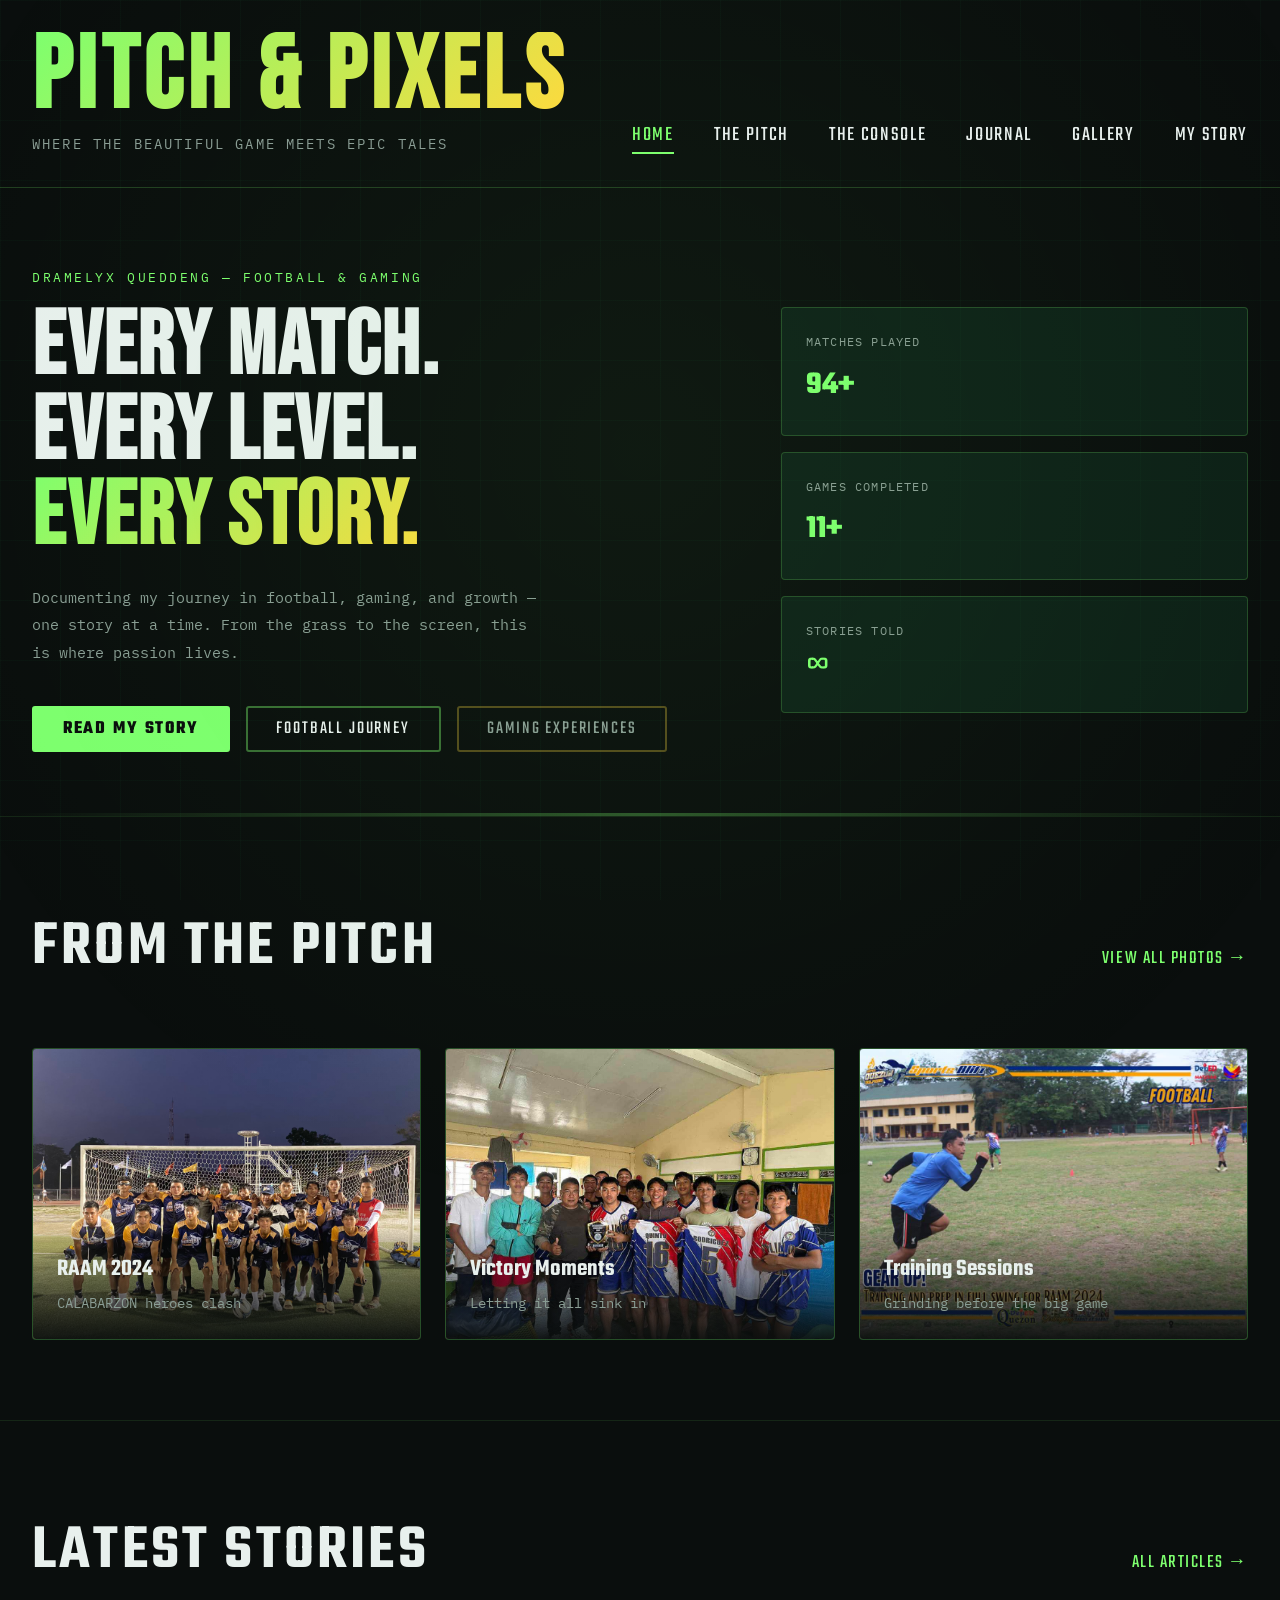
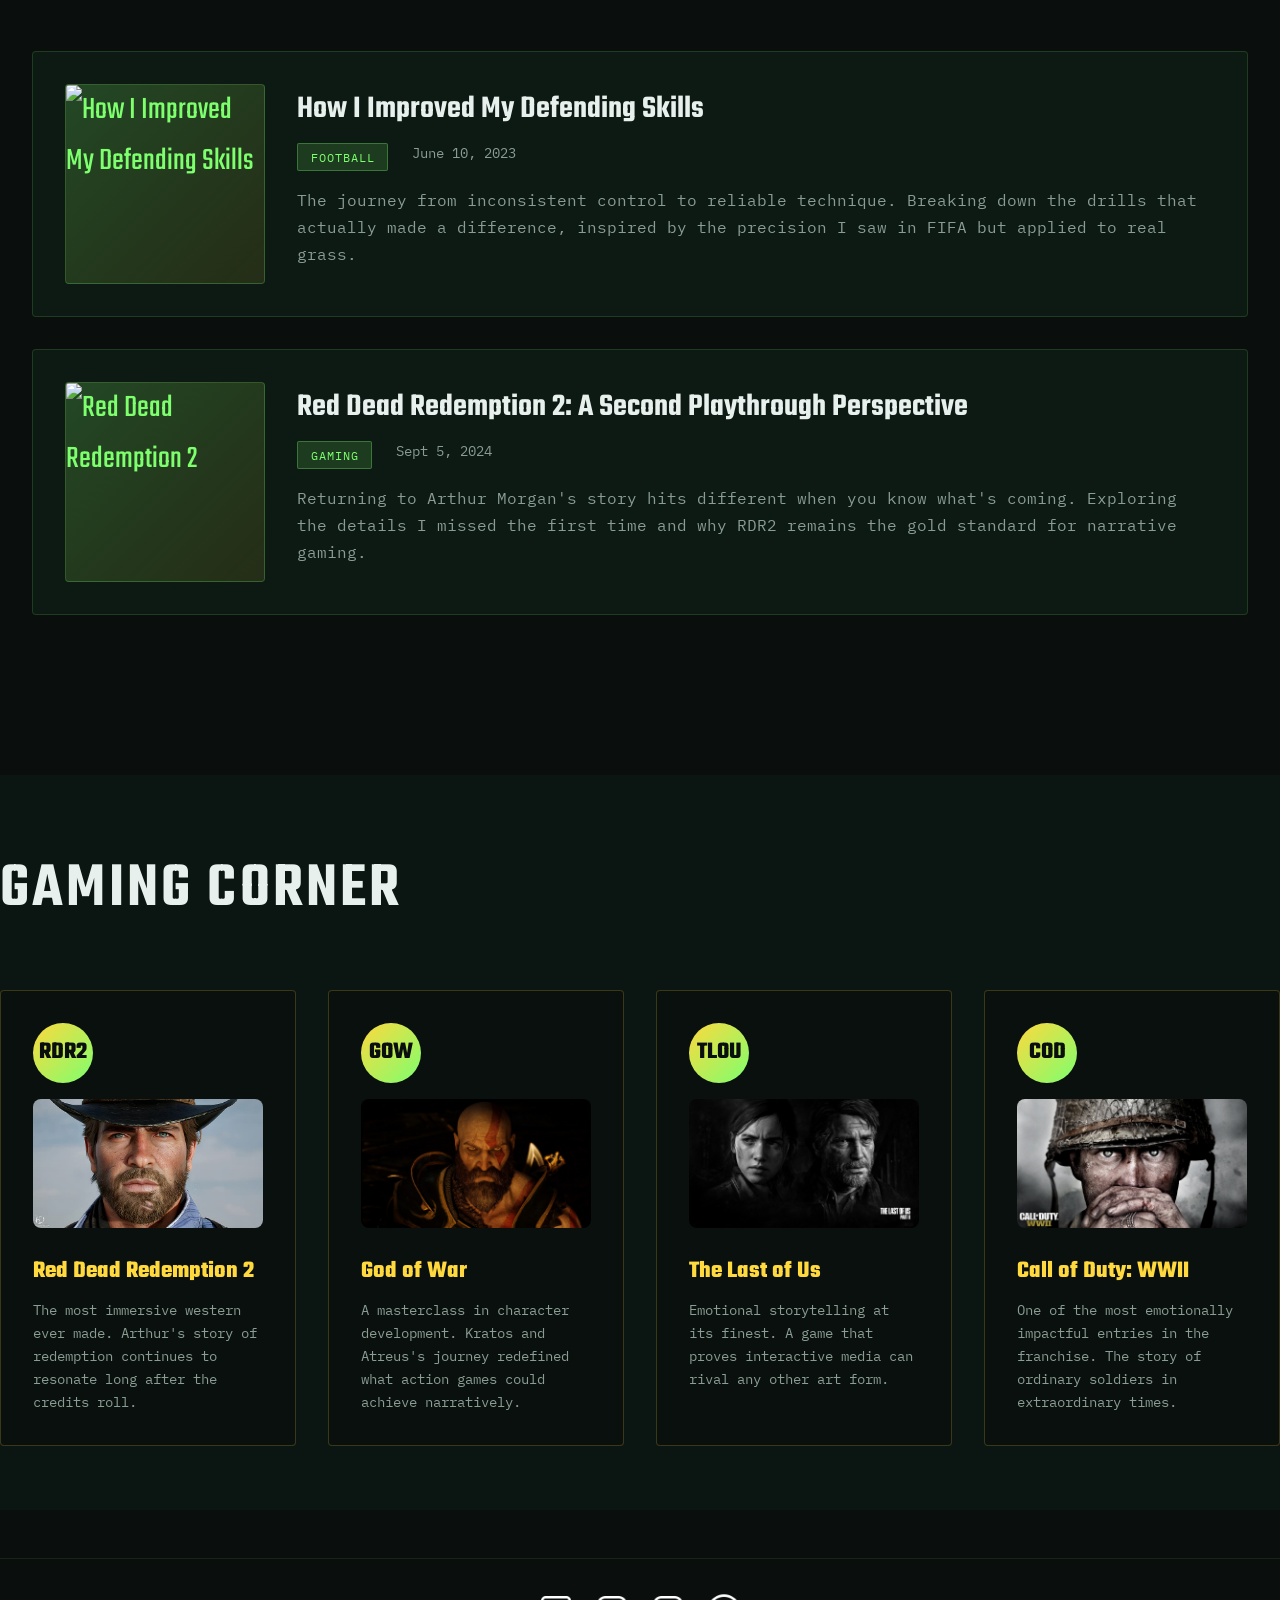
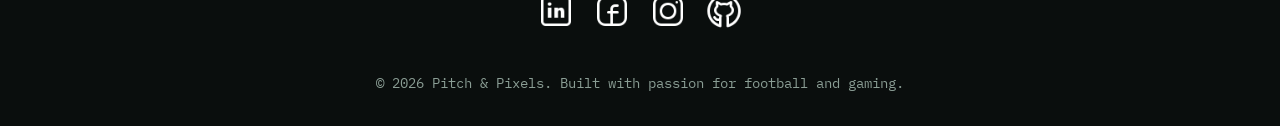
==== commit 5df59e8e: "comment changes" ====
--- a/index2.html
+++ b/index2.html
@@ -11,7 +11,9 @@
       href="https://fonts.googleapis.com/css2?family=Bebas+Neue&family=Teko:wght@300;400;500;600;700&family=IBM+Plex+Mono:wght@400;500&display=swap"
       rel="stylesheet"
     />
+    <!-- links the style> -->
     <link rel="stylesheet" href="style2.css" />
+    <!-- links jQuery -->
     <script src="jQuery.js"></script>
   </head>
   <body>
@@ -20,6 +22,7 @@
         <div class="header-inner">
           <div class="header-top">
             <div>
+              <!--goes to homepage when clicked-->
               <h1 class="site-title" onclick="showPage('home')">
                 Pitch &amp; Pixels
               </h1>
@@ -43,7 +46,7 @@
     </header>
 
     <main>
-      <!-- ========== HOME PAGE ========== -->
+      <!-- HOME PAGE-->
       <div data-page="home">
         <section class="hero">
           <div class="hero-bg-elements">
@@ -168,1019 +171,6 @@
                   <h3>How I Improved My Defending Skills</h3>
                   <div class="post-meta">
                     <span class="post-category">Football</span>
-                    <span>Feb 10, 2026</span>
-                    <span>5 min read</span>
-                  </div>
-                  <p class="post-excerpt">
-                    The journey from inconsistent control to reliable technique.
-                    Breaking down the drills that actually made a difference,
-                    inspired by the precision I saw in FIFA but applied to real
-                    grass.
-                  </p>
-                </div>
-              </article>
-              <article class="post-card" onclick="showPage('stories')">
-                <div class="post-thumbnail">
-                  <img
-                    src="Photos/RDR2.JPG"
-                    alt="Red Dead Redemption 2"
-                    class="post-thumbnail-img"
-                  />
-                </div>
-                <div class="post-content">
-                  <h3>
-                    Red Dead Redemption 2: A Second Playthrough Perspective
-                  </h3>
-                  <div class="post-meta">
-                    <span class="post-category">Gaming</span>
-                    <span>Feb 5, 2026</span>
-                    <span>8 min read</span>
-                  </div>
-                  <p class="post-excerpt">
-                    Returning to Arthur Morgan's story hits different when you
-                    know what's coming. Exploring the details I missed the first
-                    time and why RDR2 remains the gold standard for narrative
-                    gaming.
-                  </p>
-                </div>
-              </article>
-            </div>
-          </div>
-        </section>
-
-        <section class="gaming-section">
-          <div
-            class="section-header"
-            style="max-width: 1400px; margin: 0 auto 3rem"
-          >
-            <h2 class="section-title">Gaming Corner</h2>
-          </div>
-          <div class="gaming-grid">
-            <div class="game-card" onclick="showPage('gaming')">
-              <div class="game-icon">RDR2</div>
-              <img
-                src="Photos/Arthur.jpg"
-                alt="Red Dead Redemption 2"
-                class="game-image"
-              />
-              <h4>Red Dead Redemption 2</h4>
-              <p>
-                The most immersive western ever made. Arthur's story of
-                redemption continues to resonate long after the credits roll.
-              </p>
-            </div>
-            <div class="game-card" onclick="showPage('gaming')">
-              <div class="game-icon">GOW</div>
-              <img
-                src="Photos/Kratos.jpg"
-                alt="God of War"
-                class="game-image"
-              />
-              <h4>God of War</h4>
-              <p>
-                A masterclass in character development. Kratos and Atreus's
-                journey redefined what action games could achieve narratively.
-              </p>
-            </div>
-            <div class="game-card" onclick="showPage('gaming')">
-              <div class="game-icon">TLOU</div>
-              <img
-                src="Photos/Joel.jpg"
-                alt="The Last of Us"
-                class="game-image"
-              />
-              <h4>The Last of Us</h4>
-              <p>
-                Emotional storytelling at its finest. A game that proves
-                interactive media can rival any other art form.
-              </p>
-            </div>
-            <div class="game-card" onclick="showPage('gaming')">
-              <div class="game-icon">COD</div>
-              <img
-                src="Photos/COD.jpg"
-                alt="Call of Duty: WWII"
-                class="game-image"
-              />
-              <h4>Call of Duty: WWII</h4>
-              <p>
-                One of the most emotionally impactful entries in the franchise.
-                The story of ordinary soldiers in extraordinary times.
-              </p>
-            </div>
-          </div>
-        </section>
-      </div>
-      <!-- END HOME -->
-
-      <!-- ========== FOOTBALL PAGE ========== -->
-      <div data-page="football">
-        <div class="football-page-section">
-          <div class="container">
-            <div class="page-hero">
-              <p class="page-eyebrow">On the Field — Since 2016</p>
-              <h2 class="section-title">The Pitch</h2>
-              <p class="page-intro">
-                Football is more than a sport to me — it's where discipline is
-                built, teamwork is tested, and growth happens in real time.
-                Here's my journey from first kick to championship matches across
-                Calabarzon.
-              </p>
-            </div>
-            <div class="highlight-cards-row">
-              <div class="highlight-card highlight-card--green">
-                <div class="highlight-card__icon">⚽</div>
-                <div class="highlight-card__value">94+</div>
-                <div class="highlight-card__label">Matches Played</div>
-              </div>
-              <div class="highlight-card highlight-card--green">
-                <div class="highlight-card__icon">🏆</div>
-                <div class="highlight-card__value">RAAM CALABARZON</div>
-                <div class="highlight-card__label">2024 Tournament</div>
-              </div>
-              <div class="highlight-card highlight-card--green">
-                <div class="highlight-card__icon">📍</div>
-                <div class="highlight-card__value">ICCAC-CAF</div>
-                <div class="highlight-card__label">2025 Tournament</div>
-              </div>
-              <div class="highlight-card highlight-card--green">
-                <div class="highlight-card__icon">🛡️</div>
-                <div class="highlight-card__value">RB</div>
-                <div class="highlight-card__label">Primary Position</div>
-              </div>
-            </div>
-          </div>
-        </div>
-
-        <!-- Football Journey-->
-        <div class="football-journey-section">
-          <div class="container">
-            <div class="page-hero">
-              <h2 class="section-title">FOOTBALL JOURNEY</h2>
-            </div>
-            <p class="page-intro">
-              Football has taught me <strong>discipline</strong>,
-              <strong>teamwork</strong>, and <strong>resilience</strong> through
-              every training session and match.
-            </p>
-
-            <h3 class="sub-section-title">How I Started Football</h3>
-            <p class="page-intro">
-              My journey began in elementary school when I was in fourth grade
-              and played on my school team, back then I didn't know much about
-              the game but I loved it. I made friends and had exceptional
-              trainors who believed in me. I enjoyed running around the fields
-              and playing with my friends. After being selected to play for the
-              congressional athletic meet I realized that this game would be my
-              passion for life. After that I continued to play football in high
-              school up until now in my college years.
-            </p>
-
-            <h3 class="sub-section-title">Challenges I Faced</h3>
-            <p class="page-intro">
-              The road wasn't always smooth. I struggled with balancing
-              academics and sports, faced injuries that sidelined me for months,
-              and dealt with the pressure of competition. There were times when
-              I questioned if I was good enough, but each challenge taught me
-              valuable lessons about perseverance and mental toughness.
-            </p>
-
-            <h3 class="sub-section-title">Why I Kept Going</h3>
-            <p class="page-intro">
-              Despite the setbacks, football remained my anchor. The bond with
-              my teammates, the thrill of competition, and the personal growth
-              kept me motivated. Every goal scored, every match won, and even
-              every loss taught me something new about myself and about life.
-              Football became more than just a sport, it became my teacher and
-              my home.
-            </p>
-
-            <div class="page-hero">
-              <h2 class="section-title">FOOTBALL CARDS</h2>
-            </div>
-            <div class="football-stats">
-              <div class="stat-card">
-                <div class="stat-label">Years Playing</div>
-                <div class="stat-value">10</div>
-              </div>
-              <div class="stat-card">
-                <div class="stat-label">Favorite Position</div>
-                <div class="stat-value">Right Back</div>
-              </div>
-              <div class="stat-card">
-                <div class="stat-label">Skills Developed</div>
-                <div class="stat-value">Teamwork</div>
-              </div>
-              <div class="stat-card">
-                <div class="stat-label">Greatest Lesson</div>
-                <div class="stat-value">Discipline</div>
-              </div>
-            </div>
-
-            <h3 class="sub-section-title">Grassroots Football</h3>
-            <div class="football-gallery">
-              <div class="gallery-item">
-                <img
-                  src="Photos/Football/FB_IMG_1680615810391.jpg"
-                  alt="Grassroots Football 1"
-                  class="gallery-img"
-                />
-              </div>
-              <div class="gallery-item">
-                <img
-                  src="Photos/Football/FB_IMG_1680614747103.jpg"
-                  alt="Grassroots Football 2"
-                  class="gallery-img"
-                />
-              </div>
-              <div class="gallery-item">
-                <img
-                  src="Photos/Football/grassroots.jpg"
-                  alt="Grassroots Football 3"
-                  class="gallery-img"
-                />
-              </div>
-              <div class="gallery-item">
-                <img
-                  src="Photos/Football/FB_IMG_1680615848994.jpg"
-                  alt="Grassroots Football 4"
-                  class="gallery-img"
-                />
-              </div>
-            </div>
-
-            <h3 class="sub-section-title">High School Football</h3>
-            <div class="football-gallery">
-              <div class="gallery-item">
-                <img
-                  src="Photos/Football/IMG_20190903_055802.jpg"
-                  alt="High School Football 1"
-                  class="gallery-img"
-                />
-              </div>
-              <div class="gallery-item">
-                <img
-                  src="Photos/Football/FB_IMG_1707168776676.jpg"
-                  alt="High School Football 2"
-                  class="gallery-img"
-                />
-              </div>
-              <div class="gallery-item">
-                <img
-                  src="Photos/Football/FB_IMG_1710855040060.jpg"
-                  alt="High School Football 3"
-                  class="gallery-img"
-                />
-              </div>
-              <div class="gallery-item">
-                <img
-                  src="Photos/Football/FB_IMG_1712479777097.jpg"
-                  alt="High School Football 4"
-                  class="gallery-img"
-                />
-              </div>
-            </div>
-
-            <h3 class="sub-section-title">College Football</h3>
-            <div class="football-gallery">
-              <div class="gallery-item">
-                <img
-                  src="Photos/TeamPhoto.jpg"
-                  alt="College Football 1"
-                  class="gallery-img"
-                />
-              </div>
-              <div class="gallery-item">
-                <img
-                  src="Photos/Football/6fa55bee-34ef-471b-b3af-e27ff4332515.jpg"
-                  alt="College Football 2"
-                  class="gallery-img"
-                />
-              </div>
-              <div class="gallery-item">
-                <img
-                  src="Photos/Football/college1.jpg"
-                  alt="College Football 3"
-                  class="gallery-img"
-                />
-              </div>
-              <div class="gallery-item">
-                <img
-                  src="Photos/Football/99ffcbc8-24c5-459c-ba9f-81c2639f36fe.jpg"
-                  alt="College Football 4"
-                  class="gallery-img"
-                />
-              </div>
-            </div>
-          </div>
-        </div>
-      </div>
-      <!-- END FOOTBALL -->
-
-      <!-- ========== GAMING PAGE ========== -->
-      <div data-page="gaming">
-        <div class="gaming-page-section">
-          <div class="container">
-            <div class="page-hero">
-              <p class="page-eyebrow">
-                PlayStation &mdash; Story-Driven Experiences
-              </p>
-              <h2 class="section-title">The Console</h2>
-              <p class="page-intro">
-                Gaming, for me, has always been about the story. Give me a world
-                that breathes, characters that feel real, and decisions that
-                matter — and I'm all in. These are the games that left a mark.
-              </p>
-            </div>
-            <div class="highlight-cards-row">
-              <div class="highlight-card highlight-card--gold">
-                <div class="highlight-card__icon">🎮</div>
-                <div class="highlight-card__value">11+</div>
-                <div class="highlight-card__label">Games Completed</div>
-              </div>
-              <div class="highlight-card highlight-card--gold">
-                <div class="highlight-card__icon">📖</div>
-                <div class="highlight-card__value">Story</div>
-                <div class="highlight-card__label">Favorite Genre</div>
-              </div>
-              <div class="highlight-card highlight-card--gold">
-                <div class="highlight-card__icon">⭐</div>
-                <div class="highlight-card__value">RDR2</div>
-                <div class="highlight-card__label">All-Time Favorite</div>
-              </div>
-              <div class="highlight-card highlight-card--gold">
-                <div class="highlight-card__icon">🕹️</div>
-                <div class="highlight-card__value">PS4</div>
-                <div class="highlight-card__label">Primary Platform</div>
-              </div>
-            </div>
-          </div>
-        </div>
-
-        <!-- Gaming Journey -->
-        <div class="gaming-journey-section">
-          <div class="container">
-            <div class="page-hero">
-              <h2 class="section-title">GAMING JOURNEY</h2>
-            </div>
-            <p class="page-intro">
-              Gaming has developed my <strong>patience</strong>,
-              <strong>strategic thinking</strong>, and
-              <strong>problem-solving skills</strong>.
-            </p>
-
-            <h3 class="sub-section-title">How I Started Gaming</h3>
-            <p class="page-intro">
-              My gaming journey began when my best friend let me borrow his PSP
-              (PlayStation Portable) and I played a game called Patapon. As a
-              kid, I was fascinated by the graphics and gameplay, and I wanted
-              to experience it for myself. I asked my parents to buy me a PSP
-              but unfortunately we didn't have the luxury to buy those kinds of
-              things. Fast forward to when I was in ninth grade, I finally got
-              my hands on a PlayStation 4 and started playing games like GTAV,
-              Red Dead Redemption 2, and God of War.
-            </p>
-
-            <h3 class="sub-section-title">How Gaming Became Part of My Life</h3>
-            <p class="page-intro">
-              Gaming transformed from a hobby into an essential part of my life
-              when I realized how much it was teaching me. For some maybe it's
-              just a way to pass time, but for me it's the opposite. I wanted
-              time to slow down and enjoy every moment. Gaming taught me
-              patience, strategy, and problem-solving skills that I still use
-              today. It's not just about the games themselves, but the lessons
-              they teach and the memories they create especially when playing
-              with friends.
-            </p>
-
-            <div class="page-hero">
-              <h2 class="section-title">GAMING CARDS</h2>
-            </div>
-            <div class="gaming-stats">
-              <div class="stat-card">
-                <div class="stat-label">Favorite Console</div>
-                <div class="stat-value">PlayStation 4</div>
-              </div>
-              <div class="stat-card">
-                <div class="stat-label">Favorite Genre</div>
-                <div class="stat-value">Action-Adventure</div>
-              </div>
-              <div class="stat-card">
-                <div class="stat-label">Skills Developed</div>
-                <div class="stat-value">Strategy</div>
-              </div>
-              <div class="stat-card">
-                <div class="stat-label">Best Trait</div>
-                <div class="stat-value">Adaptability</div>
-              </div>
-            </div>
-          </div>
-        </div>
-
-        <!-- Game Grid-->
-        <div class="gaming-page-section">
-          <div class="container">
-            <div class="gaming-grid" style="margin-top: 3rem">
-              <div class="game-card">
-                <div class="game-icon">RDR2</div>
-                <img
-                  src="Photos/Arthur.jpg"
-                  alt="Red Dead Redemption 2"
-                  class="game-image"
-                />
-                <h4>Red Dead Redemption 2</h4>
-                <p>
-                  The most immersive western ever made. Arthur's story of
-                  redemption continues to resonate long after the credits roll.
-                </p>
-              </div>
-              <div class="game-card">
-                <div class="game-icon">GOW</div>
-                <img
-                  src="Photos/Kratos.jpg"
-                  alt="God of War"
-                  class="game-image"
-                />
-                <h4>God of War</h4>
-                <p>
-                  A masterclass in character development. Kratos and Atreus's
-                  journey redefined what action games could achieve narratively.
-                </p>
-              </div>
-              <div class="game-card">
-                <div class="game-icon">TLOU</div>
-                <img
-                  src="Photos/Joel.jpg"
-                  alt="The Last of Us"
-                  class="game-image"
-                />
-                <h4>The Last of Us</h4>
-                <p>
-                  Emotional storytelling at its finest. A game that proves
-                  interactive media can rival any other art form.
-                </p>
-              </div>
-              <div class="game-card">
-                <div class="game-icon">COD</div>
-                <img
-                  src="Photos/COD.jpg"
-                  alt="Call of Duty: WWII"
-                  class="game-image"
-                />
-                <h4>Call of Duty: WWII</h4>
-                <p>
-                  One of the most emotionally impactful entries in the
-                  franchise. The story of ordinary soldiers in extraordinary
-                  times.
-                </p>
-              </div>
-              <div class="game-card">
-                <div class="game-icon">NFS</div>
-                <img
-                  src="Photos/nfs.jpg"
-                  alt="Need for Speed Heat"
-                  class="game-image"
-                />
-                <h4>Need for Speed Heat</h4>
-                <p>
-                  High-octane street racing action with stunning visuals and
-                  adrenaline-pumping gameplay. Customize your ride and dominate
-                  the streets of Palm City.
-                </p>
-              </div>
-              <div class="game-card">
-                <div class="game-icon">SM</div>
-                <img
-                  src="Photos/SM.jpg"
-                  alt="Marvel's Spider-Man"
-                  class="game-image"
-                />
-                <h4>Marvel's Spider-Man</h4>
-                <p>
-                  Swing through New York City as the iconic web-slinger.
-                  Experience the ultimate Spider-Man fantasy with fluid combat
-                  and an emotional story.
-                </p>
-              </div>
-              <div class="game-card">
-                <div class="game-icon">BO3</div>
-                <img
-                  src="Photos/bo3.jpg"
-                  alt="Call of Duty: Black Ops 3"
-                  class="game-image"
-                />
-                <h4>Call of Duty: Black Ops 3</h4>
-                <p>
-                  Intense multiplayer action with advanced movement systems and
-                  deep customization. A futuristic warfare experience that
-                  redefined the franchise.
-                </p>
-              </div>
-              <div class="game-card">
-                <div class="game-icon">GTAV</div>
-                <img
-                  src="Photos/gta5.jpg"
-                  alt="Grand Theft Auto V"
-                  class="game-image"
-                />
-                <h4>Grand Theft Auto V</h4>
-                <p>
-                  An open-world masterpiece that redefined gaming. Experience
-                  three unique stories in the sprawling city of Los Santos with
-                  endless possibilities.
-                </p>
-              </div>
-              <div class="game-card">
-                <div class="game-icon">MLB</div>
-                <img
-                  src="Photos/mlb.jpg"
-                  alt="MLB The Show 21"
-                  class="game-image"
-                />
-                <h4>MLB The Show 21</h4>
-                <p>
-                  America's pastime comes to life with stunning realism. Build
-                  your dream team, master the diamond, and experience the thrill
-                  of the big leagues.
-                </p>
-              </div>
-              <div class="game-card">
-                <div class="game-icon">NBA</div>
-                <img src="Photos/2k21.jpg" alt="NBA 2K21" class="game-image" />
-                <h4>NBA 2K21</h4>
-                <p>
-                  The basketball simulation that sets the standard. With
-                  improved gameplay mechanics and stunning visuals, dominate the
-                  court like never before.
-                </p>
-              </div>
-              <div class="game-card">
-                <div class="game-icon">MK</div>
-                <img
-                  src="Photos/mk.jpg"
-                  alt="Mortal Kombat XL"
-                  class="game-image"
-                />
-                <h4>Mortal Kombat XL</h4>
-                <p>
-                  Brutal fighting action returns with the legendary roster.
-                  Experience the bone-crunching combat and fatalities that
-                  defined a generation of fighters.
-                </p>
-              </div>
-              <div class="game-card">
-                <div class="game-icon">R6</div>
-                <img
-                  src="Photos/r6.jpg"
-                  alt="Rainbow Six Siege"
-                  class="game-image"
-                />
-                <h4>Rainbow Six Siege</h4>
-                <p>
-                  Tactical multiplayer shooter that rewards strategy and
-                  teamwork. Breach walls, reinforce positions, and outsmart your
-                  opponents in intense close-quarters combat.
-                </p>
-              </div>
-            </div>
-          </div>
-        </div>
-      </div>
-      <!-- END GAMING -->
-
-      <!-- ========== GALLERY PAGE ========== -->
-      <div data-page="gallery">
-        <div class="container">
-          <div class="page-hero">
-            <p class="page-eyebrow">Photos &mdash; Football &amp; Gaming</p>
-            <h2 class="section-title">Gallery</h2>
-          </div>
-          <div class="gallery-grid" style="margin-top: 2rem">
-            <div class="gallery-item">
-              <img
-                src="Photos/Football/FB_IMG_1567682431498.jpg"
-                alt="Football Action"
-                class="gallery-img"
-              />
-            </div>
-            <div class="gallery-item">
-              <img
-                src="Photos/Football/FB_IMG_1567682447174.jpg"
-                alt="Team Practice"
-                class="gallery-img"
-              />
-            </div>
-            <div class="gallery-item">
-              <img
-                src="Photos/Football/FB_IMG_1680614747103.jpg"
-                alt="Game Day"
-                class="gallery-img"
-              />
-            </div>
-            <div class="gallery-item">
-              <img
-                src="Photos/Football/FB_IMG_1680615634434.jpg"
-                alt="Match Preparation"
-                class="gallery-img"
-              />
-            </div>
-            <div class="gallery-item">
-              <img
-                src="Photos/Football/FB_IMG_1680615810391.jpg"
-                alt="Team Huddle"
-                class="gallery-img"
-              />
-            </div>
-            <div class="gallery-item">
-              <img
-                src="Photos/Football/FB_IMG_1680615837732.jpg"
-                alt="Warm Up"
-                class="gallery-img"
-              />
-            </div>
-            <div class="gallery-item">
-              <img
-                src="Photos/Football/FB_IMG_1680615848994.jpg"
-                alt="Drills Session"
-                class="gallery-img"
-              />
-            </div>
-            <div class="gallery-item">
-              <img
-                src="Photos/Football/FB_IMG_1689607260181.jpg"
-                alt="Competition Match"
-                class="gallery-img"
-              />
-            </div>
-            <div class="gallery-item">
-              <img
-                src="Photos/Football/FB_IMG_1699748114574.jpg"
-                alt="Victory Celebration"
-                class="gallery-img"
-              />
-            </div>
-            <div class="gallery-item">
-              <img
-                src="Photos/Football/FB_IMG_1699816992371.jpg"
-                alt="Training Ground"
-                class="gallery-img"
-              />
-            </div>
-            <div class="gallery-item">
-              <img
-                src="Photos/Football/FB_IMG_1707168776676.jpg"
-                alt="Skills Training"
-                class="gallery-img"
-              />
-            </div>
-            <div class="gallery-item">
-              <img
-                src="Photos/Football/FB_IMG_1710855040060.jpg"
-                alt="Match Strategy"
-                class="gallery-img"
-              />
-            </div>
-            <div class="gallery-item">
-              <img
-                src="Photos/Football/FB_IMG_1711918596652.jpg"
-                alt="Team Formation"
-                class="gallery-img"
-              />
-            </div>
-            <div class="gallery-item">
-              <img
-                src="Photos/Football/FB_IMG_1711918608381.jpg"
-                alt="Pre-Match"
-                class="gallery-img"
-              />
-            </div>
-            <div class="gallery-item">
-              <img
-                src="Photos/Football/FB_IMG_1711918611158.jpg"
-                alt="Warm Up Routine"
-                class="gallery-img"
-              />
-            </div>
-            <div class="gallery-item">
-              <img
-                src="Photos/Football/FB_IMG_1712479777097.jpg"
-                alt="Match Intensity"
-                class="gallery-img"
-              />
-            </div>
-            <div class="gallery-item">
-              <img
-                src="Photos/Football/FB_IMG_1712481867905.jpg"
-                alt="Team Spirit"
-                class="gallery-img"
-              />
-            </div>
-            <div class="gallery-item">
-              <img
-                src="Photos/Football/FB_IMG_1712491132293.jpg"
-                alt="Championship Moment"
-                class="gallery-img"
-              />
-            </div>
-            <div class="gallery-item">
-              <img
-                src="Photos/Football/FB_IMG_1746586227007.jpg"
-                alt="Training Drills"
-                class="gallery-img"
-              />
-            </div>
-            <div class="gallery-item">
-              <img
-                src="Photos/Football/FB_IMG_1746607437024.jpg"
-                alt="Match Focus"
-                class="gallery-img"
-              />
-            </div>
-            <div class="gallery-item">
-              <img
-                src="Photos/Football/FB_IMG_1746697126720.jpg"
-                alt="Team Celebration"
-                class="gallery-img"
-              />
-            </div>
-            <div class="gallery-item">
-              <img
-                src="Photos/Football/IMG20230331171225.jpg"
-                alt="Practice Session"
-                class="gallery-img"
-              />
-            </div>
-            <div class="gallery-item">
-              <img
-                src="Photos/Football/IMG20230408150332.jpg"
-                alt="Skills Development"
-                class="gallery-img"
-              />
-            </div>
-            <div class="gallery-item">
-              <img
-                src="Photos/Football/IMG20240116182008.jpg"
-                alt="Training Ground Action"
-                class="gallery-img"
-              />
-            </div>
-            <div class="gallery-item">
-              <img
-                src="Photos/Football/IMG20240202162140 (1).jpg"
-                alt="Match Preparation"
-                class="gallery-img"
-              />
-            </div>
-            <div class="gallery-item">
-              <img
-                src="Photos/Football/IMG20240305162824 (1).jpg"
-                alt="Team Training"
-                class="gallery-img"
-              />
-            </div>
-            <div class="gallery-item">
-              <img
-                src="Photos/Football/IMG20240305183832.jpg"
-                alt="Drill Practice"
-                class="gallery-img"
-              />
-            </div>
-            <div class="gallery-item">
-              <img
-                src="Photos/Football/IMG20240306162346.jpg"
-                alt="Match Day Focus"
-                class="gallery-img"
-              />
-            </div>
-            <div class="gallery-item">
-              <img
-                src="Photos/Football/IMG20240306181623.jpg"
-                alt="Training Complete"
-                class="gallery-img"
-              />
-            </div>
-            <div class="gallery-item">
-              <img
-                src="Photos/Football/IMG20240310132844 (1).jpg"
-                alt="Skills Session"
-                class="gallery-img"
-              />
-            </div>
-            <div class="gallery-item">
-              <img
-                src="Photos/Football/IMG20240404074736.jpg"
-                alt="Match Action Shot"
-                class="gallery-img"
-              />
-            </div>
-            <div class="gallery-item">
-              <img
-                src="Photos/Football/IMG20240405104013.jpg"
-                alt="Training Intensity"
-                class="gallery-img"
-              />
-            </div>
-            <div class="gallery-item">
-              <img
-                src="Photos/Football/IMG20240408135354.jpg"
-                alt="Team Practice"
-                class="gallery-img"
-              />
-            </div>
-            <div class="gallery-item">
-              <img
-                src="Photos/Football/IMG20240619165917.jpg"
-                alt="Championship Training"
-                class="gallery-img"
-              />
-            </div>
-            <div class="gallery-item">
-              <img
-                src="Photos/Football/IMG20240911172105.jpg"
-                alt="Match Strategy"
-                class="gallery-img"
-              />
-            </div>
-            <div class="gallery-item">
-              <img
-                src="Photos/Football/IMG20240918152237.jpg"
-                alt="Team Bonding"
-                class="gallery-img"
-              />
-            </div>
-            <div class="gallery-item">
-              <img
-                src="Photos/Football/IMG20250402104845.jpg"
-                alt="Pre-Season Training"
-                class="gallery-img"
-              />
-            </div>
-            <div class="gallery-item">
-              <img
-                src="Photos/Football/IMG20250407185201.jpg"
-                alt="Match Performance"
-                class="gallery-img"
-              />
-            </div>
-            <div class="gallery-item">
-              <img
-                src="Photos/Football/IMG20250423185125.jpg"
-                alt="Training Excellence"
-                class="gallery-img"
-              />
-            </div>
-            <div class="gallery-item">
-              <img
-                src="Photos/Football/IMG20250829183133.jpg"
-                alt="Team Victory"
-                class="gallery-img"
-              />
-            </div>
-            <div class="gallery-item">
-              <img
-                src="Photos/Football/IMG_20190903_055713.jpg"
-                alt="Football Journey"
-                class="gallery-img"
-              />
-            </div>
-            <div class="gallery-item">
-              <img
-                src="Photos/Football/IMG_20190903_055759.jpg"
-                alt="Practice Session"
-                class="gallery-img"
-              />
-            </div>
-            <div class="gallery-item">
-              <img
-                src="Photos/Football/IMG_20230213_183423.jpg"
-                alt="Match Preparation"
-                class="gallery-img"
-              />
-            </div>
-            <div class="gallery-item">
-              <img
-                src="Photos/Football/IMG_20230717_232153.jpg"
-                alt="Night Training"
-                class="gallery-img"
-              />
-            </div>
-            <div class="gallery-item">
-              <img
-                src="Photos/Victorycover.jpeg"
-                alt="Victory Moments"
-                class="gallery-img"
-              />
-            </div>
-            <div class="gallery-item">
-              <img
-                src="Photos/Teamwork.jpeg"
-                alt="Teamwork"
-                class="gallery-img"
-              />
-            </div>
-            <div class="gallery-item">
-              <img
-                src="Photos/TeamPhoto.jpg"
-                alt="Team Photo"
-                class="gallery-img"
-              />
-            </div>
-            <div class="gallery-item">
-              <img
-                src="Photos/RAAMcover.jpeg"
-                alt="RAAM 2024"
-                class="gallery-img"
-              />
-            </div>
-            <div class="gallery-item">
-              <img
-                src="Photos/Defending.JPG"
-                alt="Defending Drills"
-                class="gallery-img"
-              />
-            </div>
-            <div class="gallery-item">
-              <img
-                src="Photos/CENCIT.jpg"
-                alt="CEN vs CIT"
-                class="gallery-img"
-              />
-            </div>
-            <div class="gallery-item">
-              <img
-                src="Photos/Gaming/Call of Duty®_ WWII_20220320105917.jpg"
-                alt="Call of Duty WWII Screenshot 1"
-                class="gallery-img"
-              />
-            </div>
-            <div class="gallery-item">
-              <img
-                src="Photos/Gaming/Call of Duty®_ WWII_20220320143609.jpg"
-                alt="Call of Duty WWII Screenshot 2"
-                class="gallery-img"
-              />
-            </div>
-            <div class="gallery-item">
-              <img
-                src="Photos/Gaming/God of War_20221107205649.jpg"
-                alt="God of War Screenshot 1"
-                class="gallery-img"
-              />
-            </div>
-            <div class="gallery-item">
-              <img
-                src="Photos/Gaming/God of War_20221109190656.jpg"
-                alt="God of War Screenshot 2"
-                class="gallery-img"
-              />
-            </div>
-            <div class="gallery-item">
-              <img
-                src="Photos/Gaming/Red Dead Redemption 2_20201228141035.jpg"
-                alt="Red Dead Redemption 2 Screenshot 1"
-                class="gallery-img"
-              />
-            </div>
-            <div class="gallery-item">
-              <img
-                src="Photos/Gaming/Red Dead Redemption 2_20220227112931.jpg"
-                alt="Red Dead Redemption 2 Screenshot 2"
-                class="gallery-img"
-              />
-            </div>
-            <div class="gallery-item">
-              <img
-                src="Photos/Gaming/Red Dead Redemption 2_20260406012614.jpg"
-                alt="Red Dead Redemption 2 Screenshot 3"
-                class="gallery-img"
-              />
-            </div>
-          </div>
-        </div>
-      </div>
-      <!-- END GALLERY -->
-
-      <!-- ========== STORIES / JOURNAL PAGE ========== -->
-      <div data-page="stories">
-        <div class="stories-section">
-          <div class="container">
-            <div class="page-hero">
-              <p class="page-eyebrow">Personal Reflections &amp; Experiences</p>
-              <h2 class="section-title">Journal</h2>
-            </div>
-            <div class="blog-posts" style="margin-top: 2rem">
-              <article class="post-card">
-                <div class="post-thumbnail">
-                  <img
-                    src="Photos/Defending.JPG"
-                    alt="Defending"
-                    class="post-thumbnail-img"
-                  />
-                </div>
-                <div class="post-content">
-                  <h3>How I Improved My Defending Skills</h3>
-                  <div class="post-meta">
-                    <span class="post-category">Football</span>
                     <span>June 10, 2023</span>
                   </div>
                   <p class="post-excerpt">
@@ -1191,7 +181,7 @@
                   </p>
                 </div>
               </article>
-              <article class="post-card">
+              <article class="post-card" onclick="showPage('stories')">
                 <div class="post-thumbnail">
                   <img
                     src="Photos/RDR2.JPG"
@@ -1215,6 +205,1017 @@
                   </p>
                 </div>
               </article>
+            </div>
+          </div>
+        </section>
+
+        <section class="gaming-section">
+          <div
+            class="section-header"
+            style="max-width: 1400px; margin: 0 auto 3rem"
+          >
+            <h2 class="section-title">Gaming Corner</h2>
+          </div>
+          <div class="gaming-grid">
+            <div class="game-card" onclick="showPage('gaming')">
+              <div class="game-icon">RDR2</div>
+              <img
+                src="Photos/Arthur.jpg"
+                alt="Red Dead Redemption 2"
+                class="game-image"
+              />
+              <h4>Red Dead Redemption 2</h4>
+              <p>
+                The most immersive western ever made. Arthur's story of
+                redemption continues to resonate long after the credits roll.
+              </p>
+            </div>
+            <div class="game-card" onclick="showPage('gaming')">
+              <div class="game-icon">GOW</div>
+              <img
+                src="Photos/Kratos.jpg"
+                alt="God of War"
+                class="game-image"
+              />
+              <h4>God of War</h4>
+              <p>
+                A masterclass in character development. Kratos and Atreus's
+                journey redefined what action games could achieve narratively.
+              </p>
+            </div>
+            <div class="game-card" onclick="showPage('gaming')">
+              <div class="game-icon">TLOU</div>
+              <img
+                src="Photos/Joel.jpg"
+                alt="The Last of Us"
+                class="game-image"
+              />
+              <h4>The Last of Us</h4>
+              <p>
+                Emotional storytelling at its finest. A game that proves
+                interactive media can rival any other art form.
+              </p>
+            </div>
+            <div class="game-card" onclick="showPage('gaming')">
+              <div class="game-icon">COD</div>
+              <img
+                src="Photos/COD.jpg"
+                alt="Call of Duty: WWII"
+                class="game-image"
+              />
+              <h4>Call of Duty: WWII</h4>
+              <p>
+                One of the most emotionally impactful entries in the franchise.
+                The story of ordinary soldiers in extraordinary times.
+              </p>
+            </div>
+          </div>
+        </section>
+      </div>
+      <!-- END HOME -->
+
+      <!-- FOOTBALL PAGE -->
+      <div data-page="football">
+        <div class="football-page-section">
+          <div class="container">
+            <div class="page-hero">
+              <p class="page-eyebrow">On the Field — Since 2016</p>
+              <h2 class="section-title">The Pitch</h2>
+              <p class="page-intro">
+                Football is more than a sport to me — it's where discipline is
+                built, teamwork is tested, and growth happens in real time.
+                Here's my journey from first kick to championship matches across
+                Calabarzon.
+              </p>
+            </div>
+            <div class="highlight-cards-row">
+              <div class="highlight-card highlight-card--green">
+                <div class="highlight-card__icon">⚽</div>
+                <div class="highlight-card__value">94+</div>
+                <div class="highlight-card__label">Matches Played</div>
+              </div>
+              <div class="highlight-card highlight-card--green">
+                <div class="highlight-card__icon">🏆</div>
+                <div class="highlight-card__value">RAAM CALABARZON</div>
+                <div class="highlight-card__label">2024 Tournament</div>
+              </div>
+              <div class="highlight-card highlight-card--green">
+                <div class="highlight-card__icon">📍</div>
+                <div class="highlight-card__value">ICCAC-CAF</div>
+                <div class="highlight-card__label">2025 Tournament</div>
+              </div>
+              <div class="highlight-card highlight-card--green">
+                <div class="highlight-card__icon">🛡️</div>
+                <div class="highlight-card__value">RB</div>
+                <div class="highlight-card__label">Primary Position</div>
+              </div>
+            </div>
+          </div>
+        </div>
+
+        <!-- Football Journey-->
+        <div class="football-journey-section">
+          <div class="container">
+            <div class="page-hero">
+              <h2 class="section-title">FOOTBALL JOURNEY</h2>
+            </div>
+            <p class="page-intro">
+              Football has taught me <strong>discipline</strong>,
+              <strong>teamwork</strong>, and <strong>resilience</strong> through
+              every training session and match.
+            </p>
+
+            <h3 class="sub-section-title">How I Started Football</h3>
+            <p class="page-intro">
+              My journey began in elementary school when I was in fourth grade
+              and played on my school team, back then I didn't know much about
+              the game but I loved it. I made friends and had exceptional
+              trainors who believed in me. I enjoyed running around the fields
+              and playing with my friends. After being selected to play for the
+              congressional athletic meet I realized that this game would be my
+              passion for life. After that I continued to play football in high
+              school up until now in my college years.
+            </p>
+
+            <h3 class="sub-section-title">Challenges I Faced</h3>
+            <p class="page-intro">
+              The road wasn't always smooth. I struggled with balancing
+              academics and sports, faced injuries that sidelined me for months,
+              and dealt with the pressure of competition. There were times when
+              I questioned if I was good enough, but each challenge taught me
+              valuable lessons about perseverance and mental toughness.
+            </p>
+
+            <h3 class="sub-section-title">Why I Kept Going</h3>
+            <p class="page-intro">
+              Despite the setbacks, football remained my anchor. The bond with
+              my teammates, the thrill of competition, and the personal growth
+              kept me motivated. Every goal scored, every match won, and even
+              every loss taught me something new about myself and about life.
+              Football became more than just a sport, it became my teacher and
+              my home.
+            </p>
+
+            <div class="page-hero">
+              <h2 class="section-title">FOOTBALL CARDS</h2>
+            </div>
+            <div class="football-stats">
+              <div class="stat-card">
+                <div class="stat-label">Years Playing</div>
+                <div class="stat-value">10</div>
+              </div>
+              <div class="stat-card">
+                <div class="stat-label">Favorite Position</div>
+                <div class="stat-value">Right Back</div>
+              </div>
+              <div class="stat-card">
+                <div class="stat-label">Skills Developed</div>
+                <div class="stat-value">Teamwork</div>
+              </div>
+              <div class="stat-card">
+                <div class="stat-label">Greatest Lesson</div>
+                <div class="stat-value">Discipline</div>
+              </div>
+            </div>
+            <!--Football Gallery-->
+            <h3 class="sub-section-title">Grassroots Football</h3>
+            <div class="football-gallery">
+              <div class="gallery-item">
+                <img
+                  src="Photos/Football/FB_IMG_1680615810391.jpg"
+                  alt="Grassroots Football 1"
+                  class="gallery-img"
+                />
+              </div>
+              <div class="gallery-item">
+                <img
+                  src="Photos/Football/FB_IMG_1680614747103.jpg"
+                  alt="Grassroots Football 2"
+                  class="gallery-img"
+                />
+              </div>
+              <div class="gallery-item">
+                <img
+                  src="Photos/Football/grassroots.jpg"
+                  alt="Grassroots Football 3"
+                  class="gallery-img"
+                />
+              </div>
+              <div class="gallery-item">
+                <img
+                  src="Photos/Football/FB_IMG_1680615848994.jpg"
+                  alt="Grassroots Football 4"
+                  class="gallery-img"
+                />
+              </div>
+            </div>
+
+            <h3 class="sub-section-title">High School Football</h3>
+            <div class="football-gallery">
+              <div class="gallery-item">
+                <img
+                  src="Photos/Football/IMG_20190903_055802.jpg"
+                  alt="High School Football 1"
+                  class="gallery-img"
+                />
+              </div>
+              <div class="gallery-item">
+                <img
+                  src="Photos/Football/FB_IMG_1707168776676.jpg"
+                  alt="High School Football 2"
+                  class="gallery-img"
+                />
+              </div>
+              <div class="gallery-item">
+                <img
+                  src="Photos/Football/FB_IMG_1710855040060.jpg"
+                  alt="High School Football 3"
+                  class="gallery-img"
+                />
+              </div>
+              <div class="gallery-item">
+                <img
+                  src="Photos/Football/FB_IMG_1712479777097.jpg"
+                  alt="High School Football 4"
+                  class="gallery-img"
+                />
+              </div>
+            </div>
+
+            <h3 class="sub-section-title">College Football</h3>
+            <div class="football-gallery">
+              <div class="gallery-item">
+                <img
+                  src="Photos/TeamPhoto.jpg"
+                  alt="College Football 1"
+                  class="gallery-img"
+                />
+              </div>
+              <div class="gallery-item">
+                <img
+                  src="Photos/Football/6fa55bee-34ef-471b-b3af-e27ff4332515.jpg"
+                  alt="College Football 2"
+                  class="gallery-img"
+                />
+              </div>
+              <div class="gallery-item">
+                <img
+                  src="Photos/Football/college1.jpg"
+                  alt="College Football 3"
+                  class="gallery-img"
+                />
+              </div>
+              <div class="gallery-item">
+                <img
+                  src="Photos/Football/99ffcbc8-24c5-459c-ba9f-81c2639f36fe.jpg"
+                  alt="College Football 4"
+                  class="gallery-img"
+                />
+              </div>
+            </div>
+          </div>
+        </div>
+      </div>
+      <!-- END FOOTBALL -->
+
+      <!-- GAMING PAGE -->
+      <div data-page="gaming">
+        <div class="gaming-page-section">
+          <div class="container">
+            <div class="page-hero">
+              <p class="page-eyebrow">
+                PlayStation &mdash; Story-Driven Experiences
+              </p>
+              <h2 class="section-title">The Console</h2>
+              <p class="page-intro">
+                Gaming, for me, has always been about the story. Give me a world
+                that breathes, characters that feel real, and decisions that
+                matter — and I'm all in. These are the games that left a mark.
+              </p>
+            </div>
+            <div class="highlight-cards-row">
+              <div class="highlight-card highlight-card--gold">
+                <div class="highlight-card__icon">🎮</div>
+                <div class="highlight-card__value">11+</div>
+                <div class="highlight-card__label">Games Completed</div>
+              </div>
+              <div class="highlight-card highlight-card--gold">
+                <div class="highlight-card__icon">📖</div>
+                <div class="highlight-card__value">Story</div>
+                <div class="highlight-card__label">Favorite Genre</div>
+              </div>
+              <div class="highlight-card highlight-card--gold">
+                <div class="highlight-card__icon">⭐</div>
+                <div class="highlight-card__value">RDR2</div>
+                <div class="highlight-card__label">All-Time Favorite</div>
+              </div>
+              <div class="highlight-card highlight-card--gold">
+                <div class="highlight-card__icon">🕹️</div>
+                <div class="highlight-card__value">PS4</div>
+                <div class="highlight-card__label">Primary Platform</div>
+              </div>
+            </div>
+          </div>
+        </div>
+
+        <!-- Gaming Journey -->
+        <div class="gaming-journey-section">
+          <div class="container">
+            <div class="page-hero">
+              <h2 class="section-title">GAMING JOURNEY</h2>
+            </div>
+            <p class="page-intro">
+              Gaming has developed my <strong>patience</strong>,
+              <strong>strategic thinking</strong>, and
+              <strong>problem-solving skills</strong>.
+            </p>
+
+            <h3 class="sub-section-title">How I Started Gaming</h3>
+            <p class="page-intro">
+              My gaming journey began when my best friend let me borrow his PSP
+              (PlayStation Portable) and I played a game called Patapon. As a
+              kid, I was fascinated by the graphics and gameplay, and I wanted
+              to experience it for myself. I asked my parents to buy me a PSP
+              but unfortunately we didn't have the luxury to buy those kinds of
+              things. Fast forward to when I was in ninth grade, I finally got
+              my hands on a PlayStation 4 and started playing games like GTAV,
+              Red Dead Redemption 2, and God of War.
+            </p>
+
+            <h3 class="sub-section-title">How Gaming Became Part of My Life</h3>
+            <p class="page-intro">
+              Gaming transformed from a hobby into an essential part of my life
+              when I realized how much it was teaching me. For some maybe it's
+              just a way to pass time, but for me it's the opposite. I wanted
+              time to slow down and enjoy every moment. Gaming taught me
+              patience, strategy, and problem-solving skills that I still use
+              today. It's not just about the games themselves, but the lessons
+              they teach and the memories they create especially when playing
+              with friends.
+            </p>
+
+            <div class="page-hero">
+              <h2 class="section-title">GAMING CARDS</h2>
+            </div>
+            <div class="gaming-stats">
+              <div class="stat-card">
+                <div class="stat-label">Favorite Console</div>
+                <div class="stat-value">PlayStation 4</div>
+              </div>
+              <div class="stat-card">
+                <div class="stat-label">Favorite Genre</div>
+                <div class="stat-value">Action-Adventure</div>
+              </div>
+              <div class="stat-card">
+                <div class="stat-label">Skills Developed</div>
+                <div class="stat-value">Strategy</div>
+              </div>
+              <div class="stat-card">
+                <div class="stat-label">Best Trait</div>
+                <div class="stat-value">Adaptability</div>
+              </div>
+            </div>
+          </div>
+        </div>
+
+        <!-- Game Grid-->
+        <div class="gaming-page-section">
+          <div class="container">
+            <div class="gaming-grid" style="margin-top: 3rem">
+              <div class="game-card">
+                <div class="game-icon">RDR2</div>
+                <img
+                  src="Photos/Arthur.jpg"
+                  alt="Red Dead Redemption 2"
+                  class="game-image"
+                />
+                <h4>Red Dead Redemption 2</h4>
+                <p>
+                  The most immersive western ever made. Arthur's story of
+                  redemption continues to resonate long after the credits roll.
+                </p>
+              </div>
+              <div class="game-card">
+                <div class="game-icon">GOW</div>
+                <img
+                  src="Photos/Kratos.jpg"
+                  alt="God of War"
+                  class="game-image"
+                />
+                <h4>God of War</h4>
+                <p>
+                  A masterclass in character development. Kratos and Atreus's
+                  journey redefined what action games could achieve narratively.
+                </p>
+              </div>
+              <div class="game-card">
+                <div class="game-icon">TLOU</div>
+                <img
+                  src="Photos/Joel.jpg"
+                  alt="The Last of Us"
+                  class="game-image"
+                />
+                <h4>The Last of Us</h4>
+                <p>
+                  Emotional storytelling at its finest. A game that proves
+                  interactive media can rival any other art form.
+                </p>
+              </div>
+              <div class="game-card">
+                <div class="game-icon">COD</div>
+                <img
+                  src="Photos/COD.jpg"
+                  alt="Call of Duty: WWII"
+                  class="game-image"
+                />
+                <h4>Call of Duty: WWII</h4>
+                <p>
+                  One of the most emotionally impactful entries in the
+                  franchise. The story of ordinary soldiers in extraordinary
+                  times.
+                </p>
+              </div>
+              <div class="game-card">
+                <div class="game-icon">NFS</div>
+                <img
+                  src="Photos/nfs.jpg"
+                  alt="Need for Speed Heat"
+                  class="game-image"
+                />
+                <h4>Need for Speed Heat</h4>
+                <p>
+                  High-octane street racing action with stunning visuals and
+                  adrenaline-pumping gameplay. Customize your ride and dominate
+                  the streets of Palm City.
+                </p>
+              </div>
+              <div class="game-card">
+                <div class="game-icon">SM</div>
+                <img
+                  src="Photos/SM.jpg"
+                  alt="Marvel's Spider-Man"
+                  class="game-image"
+                />
+                <h4>Marvel's Spider-Man</h4>
+                <p>
+                  Swing through New York City as the iconic web-slinger.
+                  Experience the ultimate Spider-Man fantasy with fluid combat
+                  and an emotional story.
+                </p>
+              </div>
+              <div class="game-card">
+                <div class="game-icon">BO3</div>
+                <img
+                  src="Photos/bo3.jpg"
+                  alt="Call of Duty: Black Ops 3"
+                  class="game-image"
+                />
+                <h4>Call of Duty: Black Ops 3</h4>
+                <p>
+                  Intense multiplayer action with advanced movement systems and
+                  deep customization. A futuristic warfare experience that
+                  redefined the franchise.
+                </p>
+              </div>
+              <div class="game-card">
+                <div class="game-icon">GTAV</div>
+                <img
+                  src="Photos/gta5.jpg"
+                  alt="Grand Theft Auto V"
+                  class="game-image"
+                />
+                <h4>Grand Theft Auto V</h4>
+                <p>
+                  An open-world masterpiece that redefined gaming. Experience
+                  three unique stories in the sprawling city of Los Santos with
+                  endless possibilities.
+                </p>
+              </div>
+              <div class="game-card">
+                <div class="game-icon">MLB</div>
+                <img
+                  src="Photos/mlb.jpg"
+                  alt="MLB The Show 21"
+                  class="game-image"
+                />
+                <h4>MLB The Show 21</h4>
+                <p>
+                  America's pastime comes to life with stunning realism. Build
+                  your dream team, master the diamond, and experience the thrill
+                  of the big leagues.
+                </p>
+              </div>
+              <div class="game-card">
+                <div class="game-icon">NBA</div>
+                <img src="Photos/2k21.jpg" alt="NBA 2K21" class="game-image" />
+                <h4>NBA 2K21</h4>
+                <p>
+                  The basketball simulation that sets the standard. With
+                  improved gameplay mechanics and stunning visuals, dominate the
+                  court like never before.
+                </p>
+              </div>
+              <div class="game-card">
+                <div class="game-icon">MK</div>
+                <img
+                  src="Photos/mk.jpg"
+                  alt="Mortal Kombat XL"
+                  class="game-image"
+                />
+                <h4>Mortal Kombat XL</h4>
+                <p>
+                  Brutal fighting action returns with the legendary roster.
+                  Experience the bone-crunching combat and fatalities that
+                  defined a generation of fighters.
+                </p>
+              </div>
+              <div class="game-card">
+                <div class="game-icon">R6</div>
+                <img
+                  src="Photos/r6.jpg"
+                  alt="Rainbow Six Siege"
+                  class="game-image"
+                />
+                <h4>Rainbow Six Siege</h4>
+                <p>
+                  Tactical multiplayer shooter that rewards strategy and
+                  teamwork. Breach walls, reinforce positions, and outsmart your
+                  opponents in intense close-quarters combat.
+                </p>
+              </div>
+            </div>
+          </div>
+        </div>
+      </div>
+      <!-- END GAMING -->
+
+      <!-- GALLERY PAGE -->
+      <div data-page="gallery">
+        <div class="container">
+          <div class="page-hero">
+            <p class="page-eyebrow">Photos &mdash; Football &amp; Gaming</p>
+            <h2 class="section-title">Gallery</h2>
+          </div>
+          <div class="gallery-grid" style="margin-top: 2rem">
+            <div class="gallery-item">
+              <img
+                src="Photos/Football/FB_IMG_1567682431498.jpg"
+                alt="Football Action"
+                class="gallery-img"
+              />
+            </div>
+            <div class="gallery-item">
+              <img
+                src="Photos/Football/FB_IMG_1567682447174.jpg"
+                alt="Team Practice"
+                class="gallery-img"
+              />
+            </div>
+            <div class="gallery-item">
+              <img
+                src="Photos/Football/FB_IMG_1680614747103.jpg"
+                alt="Game Day"
+                class="gallery-img"
+              />
+            </div>
+            <div class="gallery-item">
+              <img
+                src="Photos/Football/FB_IMG_1680615634434.jpg"
+                alt="Match Preparation"
+                class="gallery-img"
+              />
+            </div>
+            <div class="gallery-item">
+              <img
+                src="Photos/Football/FB_IMG_1680615810391.jpg"
+                alt="Team Huddle"
+                class="gallery-img"
+              />
+            </div>
+            <div class="gallery-item">
+              <img
+                src="Photos/Football/FB_IMG_1680615837732.jpg"
+                alt="Warm Up"
+                class="gallery-img"
+              />
+            </div>
+            <div class="gallery-item">
+              <img
+                src="Photos/Football/FB_IMG_1680615848994.jpg"
+                alt="Drills Session"
+                class="gallery-img"
+              />
+            </div>
+            <div class="gallery-item">
+              <img
+                src="Photos/Football/FB_IMG_1689607260181.jpg"
+                alt="Competition Match"
+                class="gallery-img"
+              />
+            </div>
+            <div class="gallery-item">
+              <img
+                src="Photos/Football/FB_IMG_1699748114574.jpg"
+                alt="Victory Celebration"
+                class="gallery-img"
+              />
+            </div>
+            <div class="gallery-item">
+              <img
+                src="Photos/Football/FB_IMG_1699816992371.jpg"
+                alt="Training Ground"
+                class="gallery-img"
+              />
+            </div>
+            <div class="gallery-item">
+              <img
+                src="Photos/Football/FB_IMG_1707168776676.jpg"
+                alt="Skills Training"
+                class="gallery-img"
+              />
+            </div>
+            <div class="gallery-item">
+              <img
+                src="Photos/Football/FB_IMG_1710855040060.jpg"
+                alt="Match Strategy"
+                class="gallery-img"
+              />
+            </div>
+            <div class="gallery-item">
+              <img
+                src="Photos/Football/FB_IMG_1711918596652.jpg"
+                alt="Team Formation"
+                class="gallery-img"
+              />
+            </div>
+            <div class="gallery-item">
+              <img
+                src="Photos/Football/FB_IMG_1711918608381.jpg"
+                alt="Pre-Match"
+                class="gallery-img"
+              />
+            </div>
+            <div class="gallery-item">
+              <img
+                src="Photos/Football/FB_IMG_1711918611158.jpg"
+                alt="Warm Up Routine"
+                class="gallery-img"
+              />
+            </div>
+            <div class="gallery-item">
+              <img
+                src="Photos/Football/FB_IMG_1712479777097.jpg"
+                alt="Match Intensity"
+                class="gallery-img"
+              />
+            </div>
+            <div class="gallery-item">
+              <img
+                src="Photos/Football/FB_IMG_1712481867905.jpg"
+                alt="Team Spirit"
+                class="gallery-img"
+              />
+            </div>
+            <div class="gallery-item">
+              <img
+                src="Photos/Football/FB_IMG_1712491132293.jpg"
+                alt="Championship Moment"
+                class="gallery-img"
+              />
+            </div>
+            <div class="gallery-item">
+              <img
+                src="Photos/Football/FB_IMG_1746586227007.jpg"
+                alt="Training Drills"
+                class="gallery-img"
+              />
+            </div>
+            <div class="gallery-item">
+              <img
+                src="Photos/Football/FB_IMG_1746607437024.jpg"
+                alt="Match Focus"
+                class="gallery-img"
+              />
+            </div>
+            <div class="gallery-item">
+              <img
+                src="Photos/Football/FB_IMG_1746697126720.jpg"
+                alt="Team Celebration"
+                class="gallery-img"
+              />
+            </div>
+            <div class="gallery-item">
+              <img
+                src="Photos/Football/IMG20230331171225.jpg"
+                alt="Practice Session"
+                class="gallery-img"
+              />
+            </div>
+            <div class="gallery-item">
+              <img
+                src="Photos/Football/IMG20230408150332.jpg"
+                alt="Skills Development"
+                class="gallery-img"
+              />
+            </div>
+            <div class="gallery-item">
+              <img
+                src="Photos/Football/IMG20240116182008.jpg"
+                alt="Training Ground Action"
+                class="gallery-img"
+              />
+            </div>
+            <div class="gallery-item">
+              <img
+                src="Photos/Football/IMG20240202162140 (1).jpg"
+                alt="Match Preparation"
+                class="gallery-img"
+              />
+            </div>
+            <div class="gallery-item">
+              <img
+                src="Photos/Football/IMG20240305162824 (1).jpg"
+                alt="Team Training"
+                class="gallery-img"
+              />
+            </div>
+            <div class="gallery-item">
+              <img
+                src="Photos/Football/IMG20240305183832.jpg"
+                alt="Drill Practice"
+                class="gallery-img"
+              />
+            </div>
+            <div class="gallery-item">
+              <img
+                src="Photos/Football/IMG20240306162346.jpg"
+                alt="Match Day Focus"
+                class="gallery-img"
+              />
+            </div>
+            <div class="gallery-item">
+              <img
+                src="Photos/Football/IMG20240306181623.jpg"
+                alt="Training Complete"
+                class="gallery-img"
+              />
+            </div>
+            <div class="gallery-item">
+              <img
+                src="Photos/Football/IMG20240310132844 (1).jpg"
+                alt="Skills Session"
+                class="gallery-img"
+              />
+            </div>
+            <div class="gallery-item">
+              <img
+                src="Photos/Football/IMG20240404074736.jpg"
+                alt="Match Action Shot"
+                class="gallery-img"
+              />
+            </div>
+            <div class="gallery-item">
+              <img
+                src="Photos/Football/IMG20240405104013.jpg"
+                alt="Training Intensity"
+                class="gallery-img"
+              />
+            </div>
+            <div class="gallery-item">
+              <img
+                src="Photos/Football/IMG20240408135354.jpg"
+                alt="Team Practice"
+                class="gallery-img"
+              />
+            </div>
+            <div class="gallery-item">
+              <img
+                src="Photos/Football/IMG20240619165917.jpg"
+                alt="Championship Training"
+                class="gallery-img"
+              />
+            </div>
+            <div class="gallery-item">
+              <img
+                src="Photos/Football/IMG20240911172105.jpg"
+                alt="Match Strategy"
+                class="gallery-img"
+              />
+            </div>
+            <div class="gallery-item">
+              <img
+                src="Photos/Football/IMG20240918152237.jpg"
+                alt="Team Bonding"
+                class="gallery-img"
+              />
+            </div>
+            <div class="gallery-item">
+              <img
+                src="Photos/Football/IMG20250402104845.jpg"
+                alt="Pre-Season Training"
+                class="gallery-img"
+              />
+            </div>
+            <div class="gallery-item">
+              <img
+                src="Photos/Football/IMG20250407185201.jpg"
+                alt="Match Performance"
+                class="gallery-img"
+              />
+            </div>
+            <div class="gallery-item">
+              <img
+                src="Photos/Football/IMG20250423185125.jpg"
+                alt="Training Excellence"
+                class="gallery-img"
+              />
+            </div>
+            <div class="gallery-item">
+              <img
+                src="Photos/Football/IMG20250829183133.jpg"
+                alt="Team Victory"
+                class="gallery-img"
+              />
+            </div>
+            <div class="gallery-item">
+              <img
+                src="Photos/Football/IMG_20190903_055713.jpg"
+                alt="Football Journey"
+                class="gallery-img"
+              />
+            </div>
+            <div class="gallery-item">
+              <img
+                src="Photos/Football/IMG_20190903_055759.jpg"
+                alt="Practice Session"
+                class="gallery-img"
+              />
+            </div>
+            <div class="gallery-item">
+              <img
+                src="Photos/Football/IMG_20230213_183423.jpg"
+                alt="Match Preparation"
+                class="gallery-img"
+              />
+            </div>
+            <div class="gallery-item">
+              <img
+                src="Photos/Football/IMG_20230717_232153.jpg"
+                alt="Night Training"
+                class="gallery-img"
+              />
+            </div>
+            <div class="gallery-item">
+              <img
+                src="Photos/Victorycover.jpeg"
+                alt="Victory Moments"
+                class="gallery-img"
+              />
+            </div>
+            <div class="gallery-item">
+              <img
+                src="Photos/Teamwork.jpeg"
+                alt="Teamwork"
+                class="gallery-img"
+              />
+            </div>
+            <div class="gallery-item">
+              <img
+                src="Photos/TeamPhoto.jpg"
+                alt="Team Photo"
+                class="gallery-img"
+              />
+            </div>
+            <div class="gallery-item">
+              <img
+                src="Photos/RAAMcover.jpeg"
+                alt="RAAM 2024"
+                class="gallery-img"
+              />
+            </div>
+            <div class="gallery-item">
+              <img
+                src="Photos/Defending.JPG"
+                alt="Defending Drills"
+                class="gallery-img"
+              />
+            </div>
+            <div class="gallery-item">
+              <img
+                src="Photos/CENCIT.jpg"
+                alt="CEN vs CIT"
+                class="gallery-img"
+              />
+            </div>
+            <div class="gallery-item">
+              <img
+                src="Photos/Gaming/Call of Duty®_ WWII_20220320105917.jpg"
+                alt="Call of Duty WWII Screenshot 1"
+                class="gallery-img"
+              />
+            </div>
+            <div class="gallery-item">
+              <img
+                src="Photos/Gaming/Call of Duty®_ WWII_20220320143609.jpg"
+                alt="Call of Duty WWII Screenshot 2"
+                class="gallery-img"
+              />
+            </div>
+            <div class="gallery-item">
+              <img
+                src="Photos/Gaming/God of War_20221107205649.jpg"
+                alt="God of War Screenshot 1"
+                class="gallery-img"
+              />
+            </div>
+            <div class="gallery-item">
+              <img
+                src="Photos/Gaming/God of War_20221109190656.jpg"
+                alt="God of War Screenshot 2"
+                class="gallery-img"
+              />
+            </div>
+            <div class="gallery-item">
+              <img
+                src="Photos/Gaming/Red Dead Redemption 2_20201228141035.jpg"
+                alt="Red Dead Redemption 2 Screenshot 1"
+                class="gallery-img"
+              />
+            </div>
+            <div class="gallery-item">
+              <img
+                src="Photos/Gaming/Red Dead Redemption 2_20220227112931.jpg"
+                alt="Red Dead Redemption 2 Screenshot 2"
+                class="gallery-img"
+              />
+            </div>
+            <div class="gallery-item">
+              <img
+                src="Photos/Gaming/Red Dead Redemption 2_20260406012614.jpg"
+                alt="Red Dead Redemption 2 Screenshot 3"
+                class="gallery-img"
+              />
+            </div>
+          </div>
+        </div>
+      </div>
+      <!-- END GALLERY -->
+
+      <!-- STORIES / JOURNAL PAGE -->
+      <div data-page="stories">
+        <div class="stories-section">
+          <div class="container">
+            <div class="page-hero">
+              <p class="page-eyebrow">Personal Reflections &amp; Experiences</p>
+              <h2 class="section-title">Journal</h2>
+            </div>
+            <div class="blog-posts" style="margin-top: 2rem">
+              <article class="post-card">
+                <div class="post-thumbnail">
+                  <img
+                    src="Photos/Defending.JPG"
+                    alt="Defending"
+                    class="post-thumbnail-img"
+                  />
+                </div>
+                <div class="post-content">
+                  <h3>How I Improved My Defending Skills</h3>
+                  <div class="post-meta">
+                    <span class="post-category">Football</span>
+                    <span>June 10, 2023</span>
+                  </div>
+                  <p class="post-excerpt">
+                    The journey from inconsistent control to reliable technique.
+                    Breaking down the drills that actually made a difference,
+                    inspired by the precision I saw in FIFA but applied to real
+                    grass.
+                  </p>
+                </div>
+              </article>
+              <article class="post-card">
+                <div class="post-thumbnail">
+                  <img
+                    src="Photos/RDR2.JPG"
+                    alt="Red Dead Redemption 2"
+                    class="post-thumbnail-img"
+                  />
+                </div>
+                <div class="post-content">
+                  <h3>
+                    Red Dead Redemption 2: A Second Playthrough Perspective
+                  </h3>
+                  <div class="post-meta">
+                    <span class="post-category">Gaming</span>
+                    <span>Sept 5, 2024</span>
+                  </div>
+                  <p class="post-excerpt">
+                    Returning to Arthur Morgan's story hits different when you
+                    know what's coming. Exploring the details I missed the first
+                    time and why RDR2 remains the gold standard for narrative
+                    gaming.
+                  </p>
+                </div>
+              </article>
               <article class="post-card">
                 <div class="post-thumbnail">
                   <img
@@ -1268,7 +1269,7 @@
       </div>
       <!-- END STORIES -->
 
-      <!-- ========== ABOUT PAGE ========== -->
+      <!-- ABOUT PAGE -->
       <div data-page="about">
         <div class="container">
           <div class="about-content">
@@ -1531,9 +1532,9 @@
         </p>
       </div>
     </footer>
-
+    <!--links the js file-->
     <script src="index.js"></script>
-
+    <!-- Scroll to Top Button -->
     <button
       id="scroll-top"
       title="Back to top"
--- a/style2.css
+++ b/style2.css
@@ -1,4 +1,4 @@
-/* ===================== GLOBAL ===================== */
+/*  GLOBAL  */
 :root {
   --pitch-dark: #0a0e0d;
   --pitch-green: #1a4d2e;
@@ -91,7 +91,7 @@
   padding: 0 2rem;
 }
 
-/* ===================== HEADER ===================== */
+/* HEADER */
 header {
   position: relative;
   padding: 2rem 0;
@@ -198,7 +198,7 @@
   width: 100%;
 }
 
-/* ===================== PAGE SECTIONS ===================== */
+/* PAGE SECTIONS */
 [data-page] {
   display: none;
 }
@@ -206,7 +206,7 @@
   display: block;
 }
 
-/* ===================== FOOTER ===================== */
+/* FOOTER */
 footer {
   padding: 2rem 0;
   margin-top: 3rem;
@@ -236,7 +236,7 @@
   margin-bottom: 1rem;
 }
 
-/* ===================== HOME HERO ===================== */
+/* HOME HERO */
 .hero {
   padding: 5rem 0 4rem;
   position: relative;
@@ -288,7 +288,7 @@
   opacity: 0.85;
 }
 
-/* Hero headline — bigger, bolder, dominant */
+/* Hero headline title */
 .hero-headline {
   font-family: "Bebas Neue", sans-serif;
   font-size: clamp(3.5rem, 7vw, 6rem);
@@ -320,7 +320,7 @@
   margin-bottom: 2.5rem;
 }
 
-/* CTA Buttons */
+/* CTA(call to action) Buttons */
 .hero-ctas {
   display: flex;
   gap: 1rem;
@@ -377,14 +377,14 @@
   color: var(--accent-gold);
 }
 
-/* Hero stats — unchanged from original */
+/* Hero stats */
 .hero-stats {
   display: grid;
   gap: 1rem;
   animation: fadeInUp 0.8s ease-out 1s both;
 }
 
-/* ===================== STAT CARDS (original) ===================== */
+/* STAT CARDS */
 .stat-card {
   background: rgba(26, 77, 46, 0.3);
   border: 1px solid rgba(125, 255, 110, 0.2);
@@ -421,7 +421,7 @@
   font-weight: 300;
 }
 
-/* ===================== SECTIONS (original) ===================== */
+/* SECTIONS */
 .section {
   padding: 5rem 0;
   border-top: 1px solid rgba(125, 255, 110, 0.1);
@@ -465,7 +465,7 @@
   transform: translateX(5px);
 }
 
-/* ===================== PAGE HERO (enhanced) ===================== */
+/* PAGE HERO */
 .page-hero {
   padding: 3rem 0 2rem;
   position: relative;
@@ -492,7 +492,7 @@
   margin-bottom: 1rem;
 }
 
-/* ===================== GALLERY GRID (original) ===================== */
+/* GALLERY GRID */
 .gallery-grid {
   display: grid;
   grid-template-columns: repeat(auto-fit, minmax(300px, 1fr));
@@ -579,7 +579,7 @@
   transform: scale(1.05);
 }
 
-/* ===================== BLOG POSTS (original) ===================== */
+/* BLOG POSTS */
 .blog-posts {
   display: grid;
   gap: 2rem;
@@ -671,7 +671,7 @@
   line-height: 1.7;
 }
 
-/* ===================== GAMING SECTION (original) ===================== */
+/* GAMING SECTION */
 .gaming-section {
   background: rgba(26, 77, 46, 0.15);
   padding: 4rem 2rem;
@@ -735,7 +735,7 @@
   margin-bottom: 1rem;
 }
 
-/* ===================== FOOTBALL PAGE (original + enhanced) ===================== */
+/* FOOTBALL PAGE */
 .football-page-section {
   padding: 3rem 0;
   position: relative;
@@ -782,7 +782,7 @@
   border: solid 2px var(--pitch-green);
 }
 
-/* ===================== HIGHLIGHT CARDS (new) ===================== */
+/* HIGHLIGHT CARDS */
 .highlight-cards-row {
   display: grid;
   grid-template-columns: repeat(4, 1fr);
@@ -869,21 +869,21 @@
   color: var(--text-muted);
 }
 
-/* ===================== GAMING PAGE (original) ===================== */
+/* GAMING PAGE */
 .gaming-page-section {
   padding: 3rem 0;
   position: relative;
   z-index: 1;
 }
 
-/* ===================== STORIES PAGE (original) ===================== */
+/* STORIES PAGE */
 .stories-section {
   padding: 3rem 0;
   position: relative;
   z-index: 1;
 }
 
-/* ===================== ABOUT PAGE (enhanced) ===================== */
+/* ABOUT PAGE */
 .about-content {
   padding: 3rem 0;
   position: relative;
@@ -1008,7 +1008,7 @@
   color: var(--accent-gold);
 }
 
-/* ===================== ANIMATIONS ===================== */
+/* ANIMATIONS */
 @keyframes fadeInUp {
   from {
     opacity: 0;
@@ -1020,7 +1020,7 @@
   }
 }
 
-/* ===================== SCROLL TO TOP ===================== */
+/* SCROLL TO TOP */
 #scroll-top {
   position: fixed;
   bottom: 2rem;
@@ -1057,7 +1057,7 @@
     filter 0.2s ease;
 }
 
-/* ===================== LIGHTBOX ===================== */
+/* LIGHTBOX */
 .lightbox {
   display: none;
   position: fixed;
@@ -1140,7 +1140,7 @@
   font-size: 16px;
 }
 
-/* ===================== RESPONSIVE ===================== */
+/* RESPONSIVE */
 @media (max-width: 1024px) {
   .highlight-cards-row {
     grid-template-columns: repeat(2, 1fr);
@@ -1220,7 +1220,7 @@
   }
 }
 
-/* ===================== FOOTBALL JOURNEY SECTION ===================== */
+/* FOOTBALL JOURNEY SECTION */
 .football-journey-section {
   padding: 4rem 0;
   background: rgba(26, 77, 46, 0.1);
@@ -1333,7 +1333,7 @@
   }
 }
 
-/* ===================== GAMING JOURNEY SECTION ===================== */
+/* GAMING JOURNEY SECTION */
 .gaming-journey-section {
   padding: 4rem 0;
   background: rgba(255, 217, 61, 0.05);
@@ -1410,7 +1410,7 @@
   }
 }
 
-/* ===================== ABOUT PAGE ===================== */
+/* ABOUT PAGE */
 .about-content {
   padding: 3rem 0;
   position: relative;
@@ -1426,7 +1426,7 @@
   align-items: start;
 }
 
-/* ---------- LEFT: text block ---------- */
+/* LEFT: text block */
 .about-section-heading {
   font-family: "Teko", sans-serif;
   font-size: 1.6rem;
@@ -1538,7 +1538,7 @@
   color: var(--accent-gold);
 }
 
-/* ---------- RIGHT: sidebar ---------- */
+/* RIGHT: sidebar */
 .about-sidebar {
   display: flex;
   flex-direction: column;
@@ -1736,7 +1736,7 @@
   color: var(--accent-gold);
 }
 
-/* ===================== RESPONSIVE — ABOUT ===================== */
+/* RESPONSIVE — ABOUT */
 @media (max-width: 1024px) {
   .about-layout {
     grid-template-columns: 1fr;
